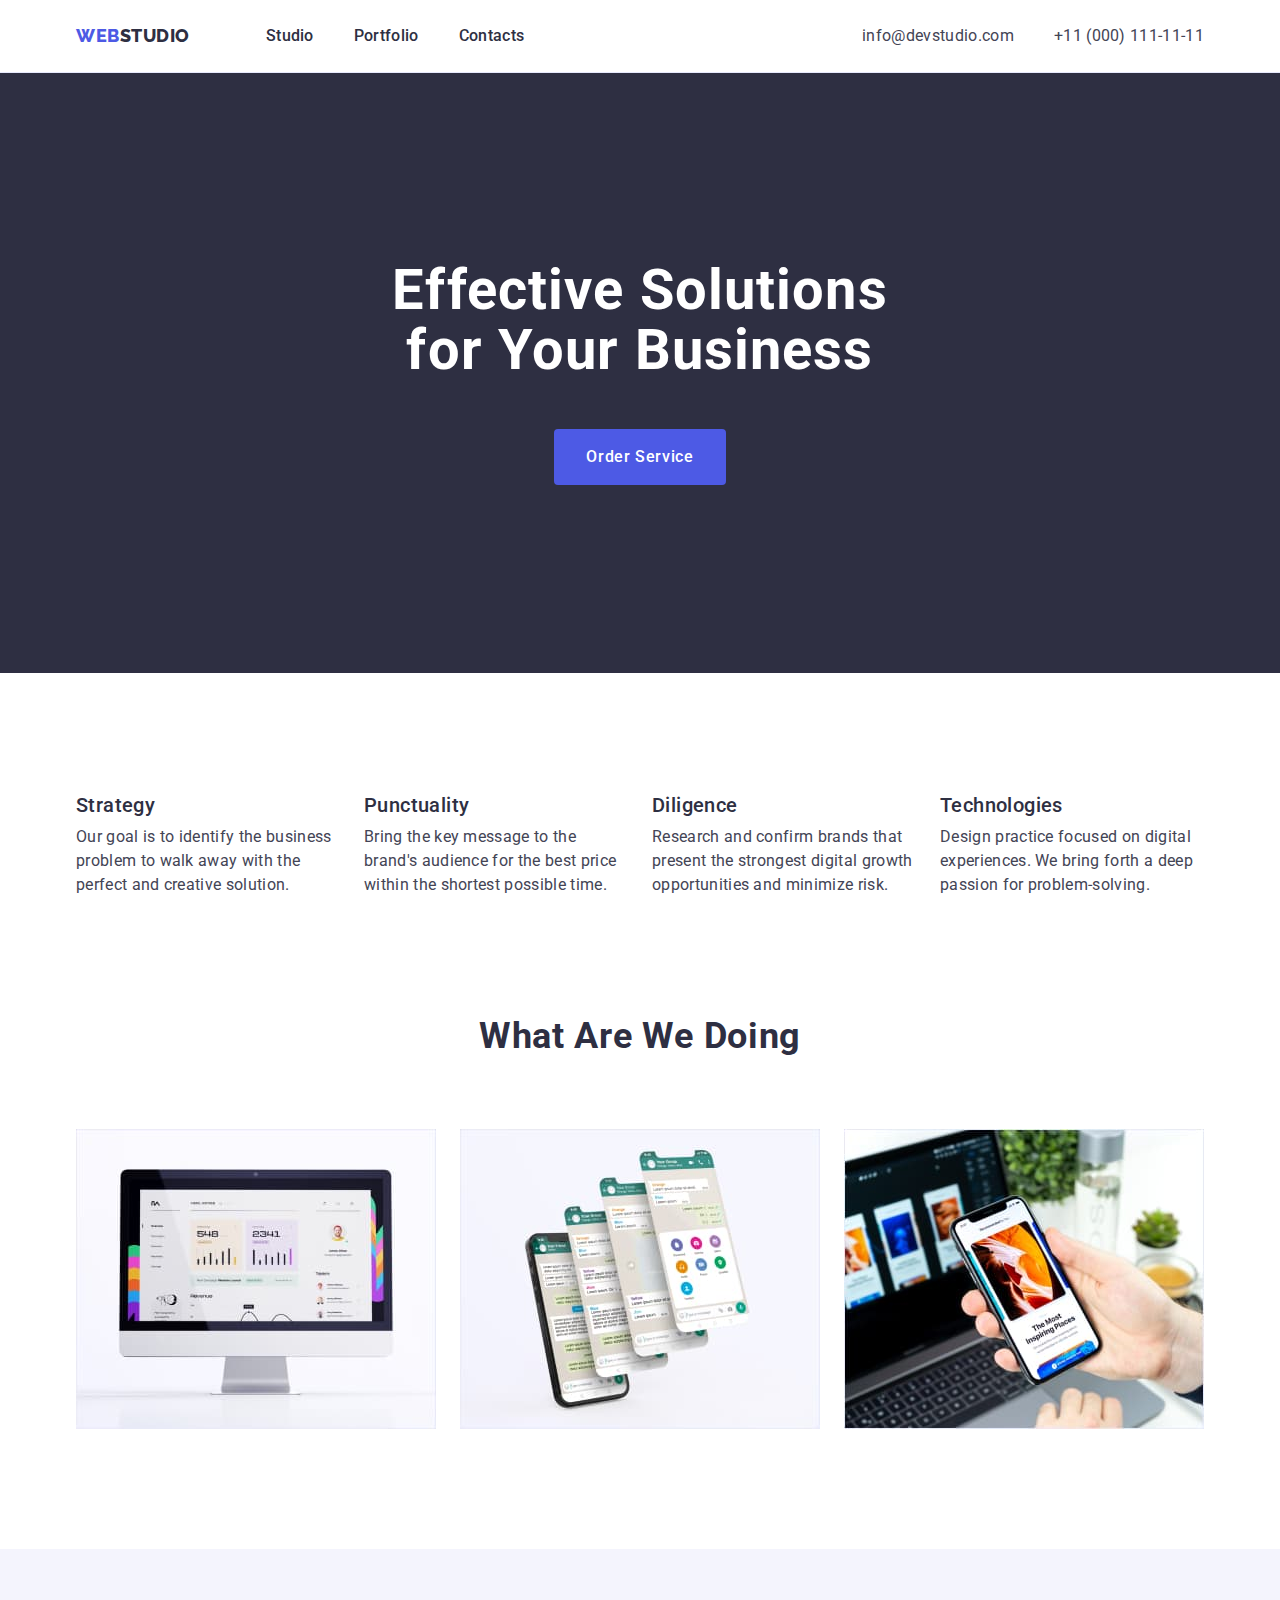
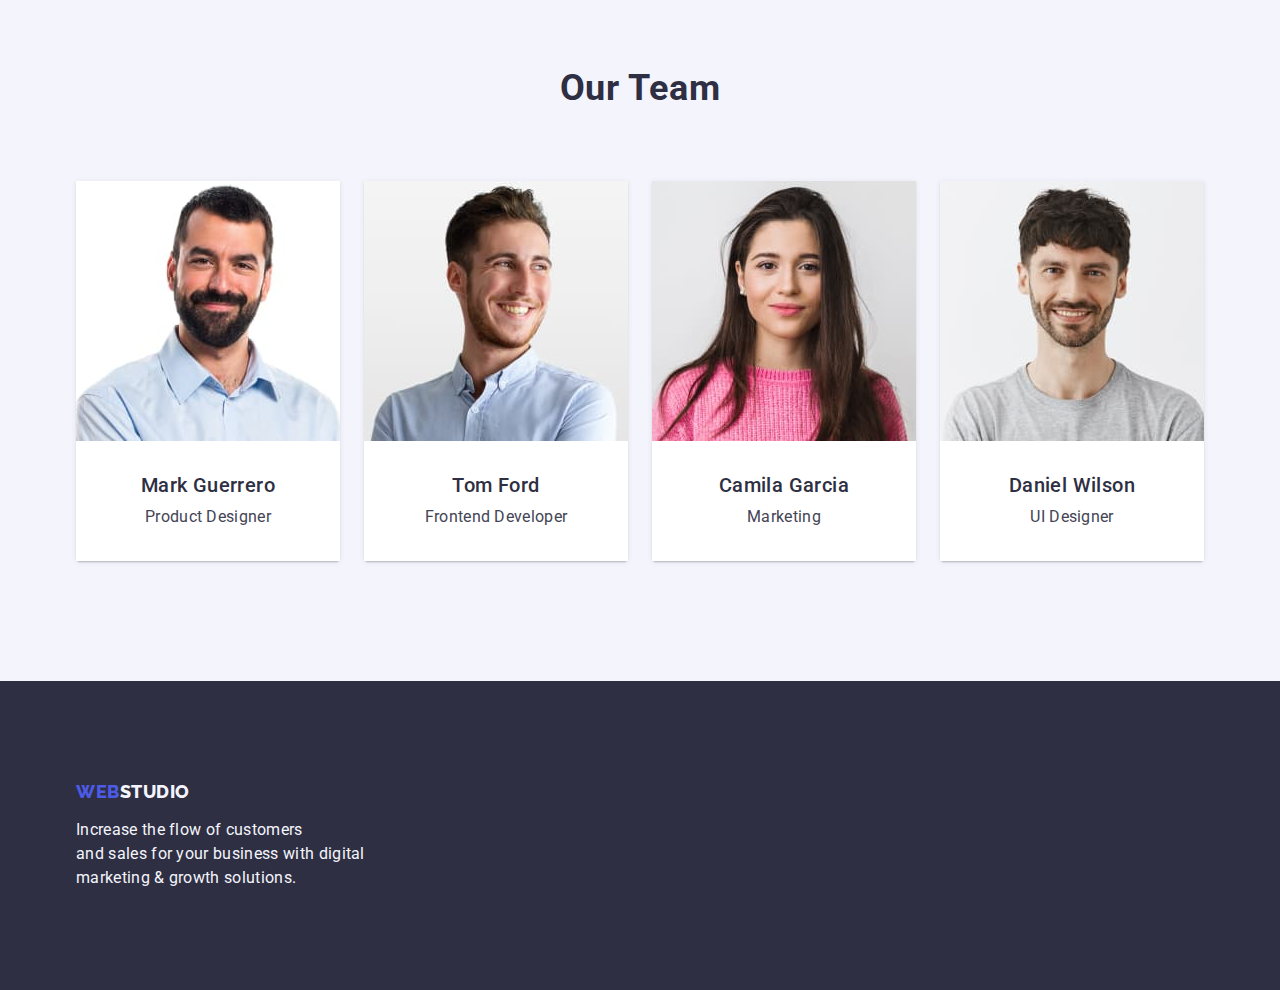
==== index.html @ 68aa48b3 "Initial commit" ====
<!DOCTYPE html>
<html lang="en">
  <head>
    <meta charset="UTF-8" />
    <meta http-equiv="X-UA-Compatible" content="IE=edge" />
    <meta name="viewport" content="width=device-width, initial-scale=1.0" />
    <title>Main-page</title>
    <!-- Fonts -->
    <link rel="preconnect" href="https://fonts.googleapis.com" />
    <link rel="preconnect" href="https://fonts.gstatic.com" crossorigin />
    <link
      href="https://fonts.googleapis.com/css2?family=Raleway:wght@800&family=Roboto:wght@400;500;700&display=swap"
      rel="stylesheet" />
    <!-- Normalize -->
    <link rel="stylesheet" href="https://cdn.jsdelivr.net/npm/modern-normalize@2.0.0/modern-normalize.min.css" />
    <!-- Custom styles -->
    <link href="css/styles.css" rel="stylesheet" />
  </head>

  <body>
    <!-- Header -->
    <header class="header">
      <div class="header-container container">
        <nav class="header-nav">
          <a class="web-logo link" href="./index.html">Web<span class="header-studio-logo">Studio</span></a>
          <ul class="header-list nav-list list">
            <li><a class="header-link link" href="./index.html">Studio</a></li>
            <li><a class="header-link link" href="./portfolio.html">Portfolio</a></li>
            <li><a class="header-link link" href="">Contacts</a></li>
          </ul>
        </nav>
        <address class="header-address">
          <ul class="header-list list">
            <li><a class="header-link link" href="mailto:info@devstudio.com">info@devstudio.com</a></li>
            <li><a class="header-link link" href="tel:+110001111111">+11 (000) 111-11-11</a></li>
          </ul>
        </address>
      </div>
    </header>
    <!-- Main content -->
    <main>
      <!-- Hero section -->
      <section class="hero-section">
        <div class="container">
          <h1 class="hero-title">Effective Solutions for Your Business</h1>
          <button class="hero-btn btn" type="button">Order Service</button>
        </div>
      </section>
      <!-- Features section -->
      <section class="features-section">
        <div class="container">
          <h2 class="visually-hidden">Features</h2>
          <ul class="features-list card-set list">
            <li class="features-item card-set-item">
              <h3 class="features-header list-header">Strategy</h3>
              <p class="features-content">
                Our goal is to identify the business problem to walk away with the perfect and creative solution.
              </p>
            </li>
            <li class="features-item card-set-item">
              <h3 class="features-header list-header">Punctuality</h3>
              <p class="features-content">
                Bring the key message to the brand's audience for the best price within the shortest possible time.
              </p>
            </li>
            <li class="features-item card-set-item">
              <h3 class="features-header list-header">Diligence</h3>
              <p class="features-content">
                Research and confirm brands that present the strongest digital growth opportunities and minimize risk.
              </p>
            </li>
            <li class="features-item card-set-item">
              <h3 class="features-header list-header">Technologies</h3>
              <p class="features-content">
                Design practice focused on digital experiences. We bring forth a deep passion for problem-solving.
              </p>
            </li>
          </ul>
        </div>
      </section>
      <!-- WAWD section -->
      <section class="wawd-section">
        <div class="container">
          <h2 class="section-title">What are we doing</h2>
          <ul class="wawd-list card-set list">
            <li class="card-set-item">
              <img src="./images/main-page/img1.jpg" alt="Monitor" width="360" height="300" />
            </li>
            <li class="card-set-item">
              <img src="./images/main-page/img2.jpg" alt="Whatsapp" width="360" height="300" />
            </li>
            <li class="card-set-item">
              <img src="./images/main-page/img3.jpg" alt="Mobile" width="360" height="300" />
            </li>
          </ul>
        </div>
      </section>
      <!-- Team section -->
      <section class="team-section">
        <div class="container">
          <h2 class="section-title team-title">Our Team</h2>
          <ul class="card-set list">
            <li class="card-set-item team-list list">
              <img src="./images/main-page/team1.jpg" alt="Mark Guerrero" width="264" height="260" />
              <div class="team-card">
                <h3 class="list-header team-item">Mark Guerrero</h3>
                <p class="team-item">Product Designer</p>
              </div>
            </li>
            <li class="card-set-item team-list list">
              <img src="./images/main-page/team2.jpg" alt="Tom Ford" width="264" height="260" />
              <div class="team-card">
                <h3 class="list-header team-item">Tom Ford</h3>
                <p class="team-item">Frontend Developer</p>
              </div>
            </li>
            <li class="card-set-item team-list list">
              <img src="./images/main-page/team3.jpg" alt="Camila Garcia" width="264" height="260" />
              <div class="team-card">
                <h3 class="list-header team-item">Camila Garcia</h3>
                <p class="team-item">Marketing</p>
              </div>
            </li>
            <li class="card-set-item team-list list">
              <img src="./images/main-page/team4.jpg" alt="Daniel Wilson" width="264" height="260" />
              <div class="team-card">
                <h3 class="list-header team-item">Daniel Wilson</h3>
                <p class="team-item">UI Designer</p>
              </div>
            </li>
          </ul>
        </div>
      </section>
    </main>
    <!-- Footer -->
    <footer class="footer-section">
      <div class="container">
        <a class="web-logo bot-web-logo link" href="./index.html">Web<span class="footer-studio-logo">Studio</span></a>
        <p class="footer-text">
          Increase the flow of customers<br />
          and sales for your business with digital<br />
          marketing & growth solutions.
        </p>
      </div>
    </footer>
  </body>
</html>
---- css/styles.css ----
:root {
  /* Fonts */
  --primary-font: Roboto, sans-serif;
  --secondary-font: Raleway, sans-serif;
  /* Font Colors */
  --primary-cl: #434455;
  --secondary-cl: #2E2F42;
  --tertiary-cl: #F4F4FD;
  --web-cl: #4D5AE5;
  --header-ahf-cl: #404BBF;
  --hero-cl: #ffffff;
  /* Background Colors */
  --primary-bg-cl: #ffffff;
  --secondary-bg-cl: #2E2F42;
  --tertiary-bg-cl: #F4F4FD;
  --hero-btn-bg-cl: #4D5AE5;
  --pf-btn-border-cl: #E7E9FC;
  /* Flexbox grid */
  --items: 4;
  --indent-vertical: 24px;
  --indent-horizontal: var(--indent-vertical);
}

/**
  |============================
  | Common styles
  |============================
*/

body {
  font-family: var(--primary-font);
  font-size: 16px;
  line-height: 1.50;
  letter-spacing: 0.02em;
  color: var(--primary-cl);
  background-color: var(--primary-bg-cl);
}

.container {
  width: 1158px;
  margin-left: auto;
  margin-right: auto;
  padding-left: 15px;
  padding-right: 15px;
}

.card-set {
  display: flex;
  flex-wrap: wrap;
  row-gap: var(--indent-horizontal);
  column-gap: var(--indent-vertical);
}

.card-set-item {
  width: calc((100% - var(--indent-vertical) * (var(--items) - 1)) / var(--items));
}

.section-title {
  font-size: 36px;
  line-height: 1.11;
  text-align: center;
  text-transform: capitalize;
  color: var(--secondary-cl);
  margin-bottom: 72px;
}

.list-header {
  color: var(--secondary-cl);
  font-weight: 500;
  font-size: 20px;
  line-height: 1.20;
  margin-bottom: 8px;
}

.visually-hidden {
  position: absolute;
  width: 1px;
  height: 1px;
  margin: -1px;
  border: 0;
  padding: 0;
  white-space: nowrap;
  clip-path: inset(100%);
  clip: rect(0 0 0 0);
  overflow: hidden;
}

/* Reset */

h1,
h2,
h3,
h4,
h5,
h6,
p {
  margin: 0;
}

img {
  display: block;
  max-width: 100%;
  height: auto;
}

.list {
  list-style: none;
  margin: 0;
  padding: 0;
}

.link {
  text-decoration: none;
  font-style: normal;
  color: inherit;
}

.btn {
  font-family: inherit;
  cursor: pointer;
}

/**
  |============================
  | Header styles
  |============================
*/

.header {
  border-bottom: 1px solid var(--pf-btn-border-cl);
}

.header-link {
  display: block;
  padding-top: 24px;
  padding-bottom: 24px;
}

.header-container {
  display: flex;
  justify-content: space-between;
  align-items: center;
  flex-shrink: 0;
}

.web-logo {
  font-family: var(--secondary-font);
  font-weight: 800;
  font-size: 18px;
  line-height: 1.17;
  letter-spacing: 0.03em;
  text-transform: uppercase;
  color: var(--web-cl);
  margin-right: 76px;
}

.header-studio-logo {
  color: var(--secondary-cl);
}

.header-nav {
  display: flex;
  justify-content: space-between;
  align-items: center;
  flex-shrink: 0;
}

.header-address {
  display: flex;
  justify-content: space-between;
  align-items: center;
  flex-shrink: 0;
}

.header-list {
  display: flex;
  justify-content: space-between;
  align-items: center;
  flex-shrink: 0;
  gap: 40px;
}

.nav-list {
  font-weight: 500;
  color: var(--secondary-cl);
}

.header-list .link:active,
.header-list .link:hover,
.header-list .link:focus {
  color: var(--header-ahf-cl)
}

/**
  |============================
  | Main styles
  |============================
*/

/* Hero section */

.hero-section {
  background-color: var(--secondary-bg-cl);
  text-align: center;
  padding-top: 188px;
  padding-bottom: 188px;
}

.hero-title {
  color: var(--hero-cl);
  font-weight: 700;
  font-size: 56px;
  line-height: 1.07;
  padding-bottom: 48px;
  display: flex;
  flex-direction: column;
  max-width: 496px;
  flex-shrink: 0;
  margin: 0 auto;
}

.hero-btn {
  color: var(--hero-cl);
  background-color: var(--hero-btn-bg-cl);
  font-weight: 500;
  letter-spacing: 0.04em;
  display: block;
  margin: 0 auto;
  padding: 16px 32px;
  border-radius: 4px;
  min-width: 169px;
  height: 56px;
  border: none;
}

.hero-btn:active,
.hero-btn:focus,
.hero-btn:hover {
  background-color: var(--header-ahf-cl)
}

/* Features section */

.features-section {
  padding-top: 120px;
  padding-bottom: 120px;
}

/* WAWD section */

.wawd-section {
  padding-bottom: 120px;
}

.wawd-list {
  --items: 3;
}


/* Team section */

.team-section {
  background-color: var(--tertiary-bg-cl);
  padding-top: 120px;
  padding-bottom: 120px;
}

.team-item {
  text-align: center;
}

.team-list {
  box-shadow: 0px 2px 1px 0px rgba(46, 47, 66, 0.08), 0px 1px 1px 0px rgba(46, 47, 66, 0.16), 0px 1px 6px 0px rgba(46, 47, 66, 0.08);
  border-radius: 0px 0px 4px 4px;
}

.team-card {
  padding: 32px 16px;
  background-color: var(--primary-bg-cl);

}

/**
  |============================
  | Portfolio styles
  |============================
*/

.portfolio-section {
  padding-top: 96px;
  padding-bottom: 120px;
}

.portfolio-btn {
  font-weight: 500;
  text-align: center;
  letter-spacing: 0.04em;
  color: var(--web-cl);
  background-color: var(--tertiary-bg-cl);
  padding: 12px 24px;
  border: 1px solid var(--pf-btn-border-cl);
  border-radius: 4px;
}

.portfolio-btn:active,
.portfolio-btn:hover,
.portfolio-btn:focus {
  color: var(--hero-cl);
  background-color: var(--header-ahf-cl);
  border: 1px solid transparent;
}

.button-list {
  display: flex;
  gap: 24px;
  justify-content: center;
  margin-bottom: 72px;
}

.portfolio-list {
  --items: 3;
  --indent-horizontal: 48px;
}

.potfolio-card {
  padding: 32px 16px;
  border: 1px solid var(--pf-btn-border-cl);
  border-top: none;
}

/**
  |============================
  | Footer styles
  |============================
*/

.footer-section {
  background-color: var(--secondary-bg-cl);
  padding-top: 100px;
  padding-bottom: 100px;
}

.footer-studio-logo {
  color: var(--tertiary-cl);
  /* display: inline-block;
  margin-bottom: 16px; */
}

.bot-web-logo {
  /* bot req */
  display: inline-block;
  margin-bottom: 16px;
}

.footer-text {
  color: var(--tertiary-cl);
}

/**
  |============================
  | Additional bot requirements
  |============================
*/

/* common styles */
.section-title {
  letter-spacing: 0.02em;
}

.list-header {
  letter-spacing: 0.02em;
}

/* header styles */
.header-address {
  font-style: normal;
}

/* main styles */
.hero-title {
  letter-spacing: 0.02em;
}

.hero-btn {
  line-height: 1.50;
}

/* portfolio styles */
.portfolio-btn {
  line-height: 1.50;
}

.portfolio-list {
  column-gap: 24px;
  row-gap: 48px;
}
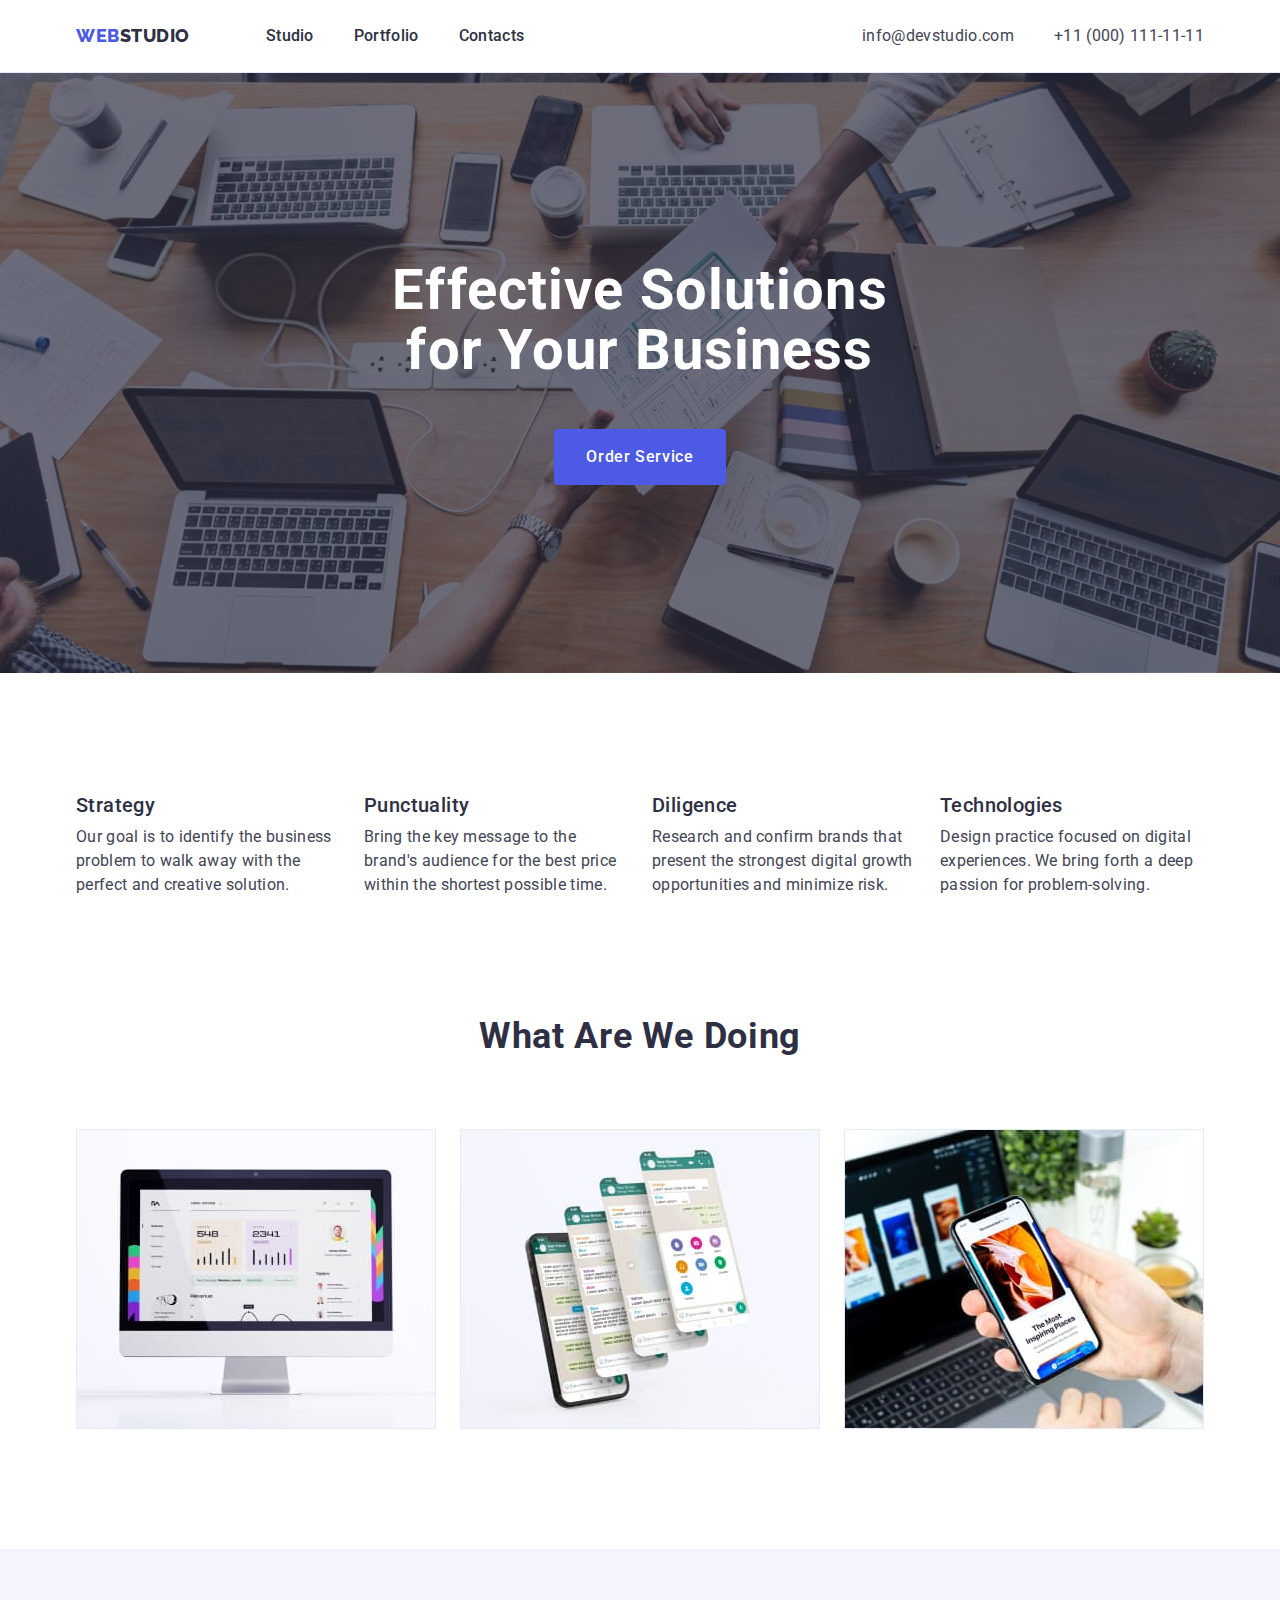
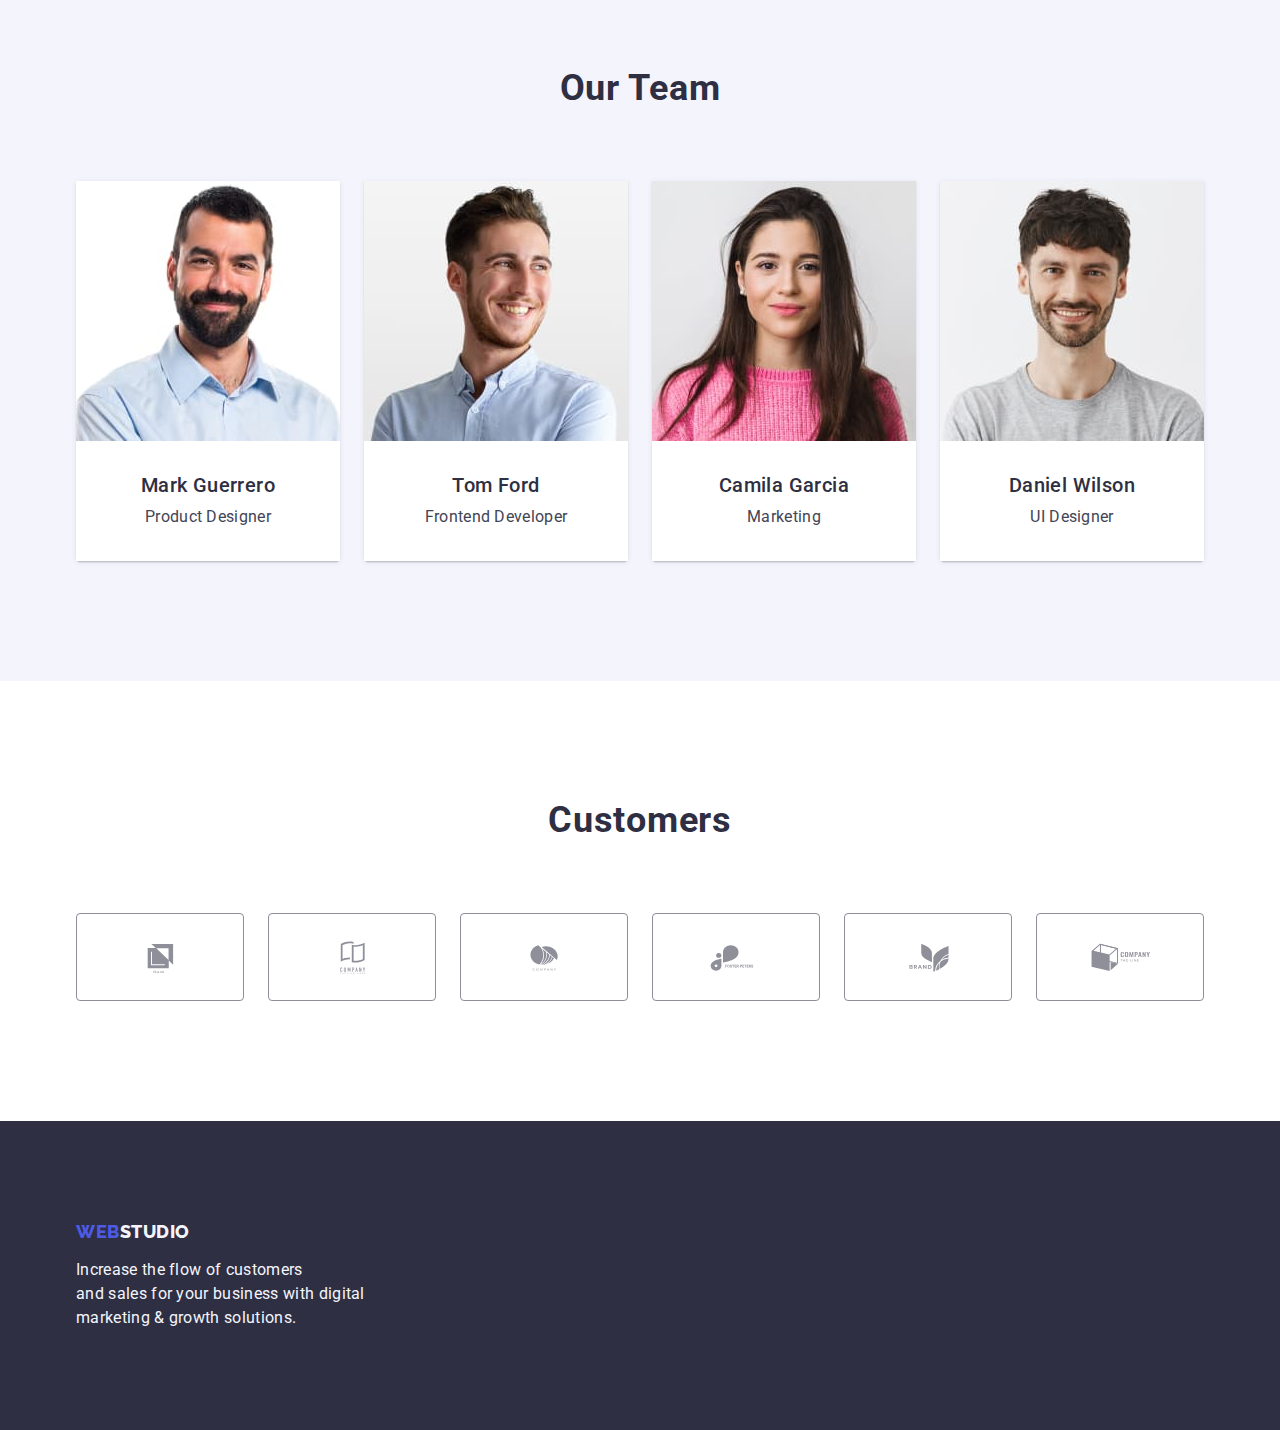
==== commit 71eaa4b3: "f" ====
--- a/index.html
+++ b/index.html
@@ -25,14 +25,20 @@
           <a class="web-logo link" href="./index.html">Web<span class="header-studio-logo">Studio</span></a>
           <ul class="header-list nav-list list">
             <li><a class="header-link link" href="./index.html">Studio</a></li>
-            <li><a class="header-link link" href="./portfolio.html">Portfolio</a></li>
+            <li>
+              <a class="header-link link" href="./portfolio.html">Portfolio</a>
+            </li>
             <li><a class="header-link link" href="">Contacts</a></li>
           </ul>
         </nav>
         <address class="header-address">
           <ul class="header-list list">
-            <li><a class="header-link link" href="mailto:info@devstudio.com">info@devstudio.com</a></li>
-            <li><a class="header-link link" href="tel:+110001111111">+11 (000) 111-11-11</a></li>
+            <li>
+              <a class="header-link link" href="mailto:info@devstudio.com">info@devstudio.com</a>
+            </li>
+            <li>
+              <a class="header-link link" href="tel:+110001111111">+11 (000) 111-11-11</a>
+            </li>
           </ul>
         </address>
       </div>
@@ -127,6 +133,56 @@
                 <h3 class="list-header team-item">Daniel Wilson</h3>
                 <p class="team-item">UI Designer</p>
               </div>
+            </li>
+          </ul>
+        </div>
+      </section>
+      <!-- Customers section -->
+      <section class="customers-section">
+        <div class="container">
+          <h2 class="section-title">Customers</h2>
+          <ul class="customers-list card-set list">
+            <li class="customers-item card-set-item">
+              <a class="customers-link" href="" aria-label="YA & CO" target="_blank" rel="noreferrer noopener">
+                <svg class="customers-icon" width="104" height="56">
+                  <use href="./images/sprite.svg#icon-client-1"></use>
+                </svg>
+              </a>
+            </li>
+            <li class="customers-item card-set-item">
+              <a class="customers-link" href="" aria-label="COMPANY TAGLINE" target="_blank" rel="noreferrer noopener">
+                <svg class="customers-icon" width="104" height="56">
+                  <use href="./images/sprite.svg#icon-client-2"></use>
+                </svg>
+              </a>
+            </li>
+            <li class="customers-item card-set-item">
+              <a class="customers-link" href="" aria-label="COMPANY" target="_blank" rel="noreferrer noopener">
+                <svg class="customers-icon" width="104" height="56">
+                  <use href="./images/sprite.svg#icon-client-3"></use>
+                </svg>
+              </a>
+            </li>
+            <li class="customers-item card-set-item">
+              <a class="customers-link" href="" aria-label="FOSTER PETERS" target="_blank" rel="noreferrer noopener">
+                <svg class="customers-icon" width="104" height="56">
+                  <use href="./images/sprite.svg#icon-client-4"></use>
+                </svg>
+              </a>
+            </li>
+            <li class="customers-item card-set-item">
+              <a class="customers-link" href="" aria-label="BRAND" target="_blank" rel="noreferrer noopener">
+                <svg class="customers-icon" width="104" height="56">
+                  <use href="./images/sprite.svg#icon-client-5"></use>
+                </svg>
+              </a>
+            </li>
+            <li class="customers-item card-set-item">
+              <a class="customers-link" href="" aria-label="COMPANY TAG LINE" target="_blank" rel="noreferrer noopener">
+                <svg class="customers-icon" width="104" height="56">
+                  <use href="./images/sprite.svg#icon-client-6"></use>
+                </svg>
+              </a>
             </li>
           </ul>
         </div>
--- a/css/styles.css
+++ b/css/styles.css
@@ -201,6 +201,10 @@
 
 .hero-section {
   background-color: var(--secondary-bg-cl);
+  background-image: linear-gradient(rgba(46, 47, 66, 0.7), rgba(46, 47, 66, 0.7)), url(../images/main-page/people-office.jpg);
+  background-repeat: no-repeat;
+  background-position: center;
+  background-size: cover;
   text-align: center;
   padding-top: 188px;
   padding-bottom: 188px;
@@ -280,6 +284,42 @@
 
 }
 
+/* Customers styles */
+
+.customers-section {
+  padding-top: 120px;
+  padding-bottom: 120px;
+}
+
+.customers-list {
+  --items: 6;
+}
+
+.customers-item {}
+
+.customers-link {
+  display: flex;
+  align-items: center;
+  justify-content: center;
+  width: 168px;
+  height: 88px;
+  border: 1px solid #8e8f99;
+  border-radius: 4px;
+  flex-shrink: 0;
+}
+
+.customers-icon {
+  fill: #8e8f99;
+}
+
+.customers-link:hover {
+  border-color: #404BBF;
+}
+
+.customers-link:hover .customers-icon {
+  fill: #404BBF;
+}
+
 /**
   |============================
   | Portfolio styles
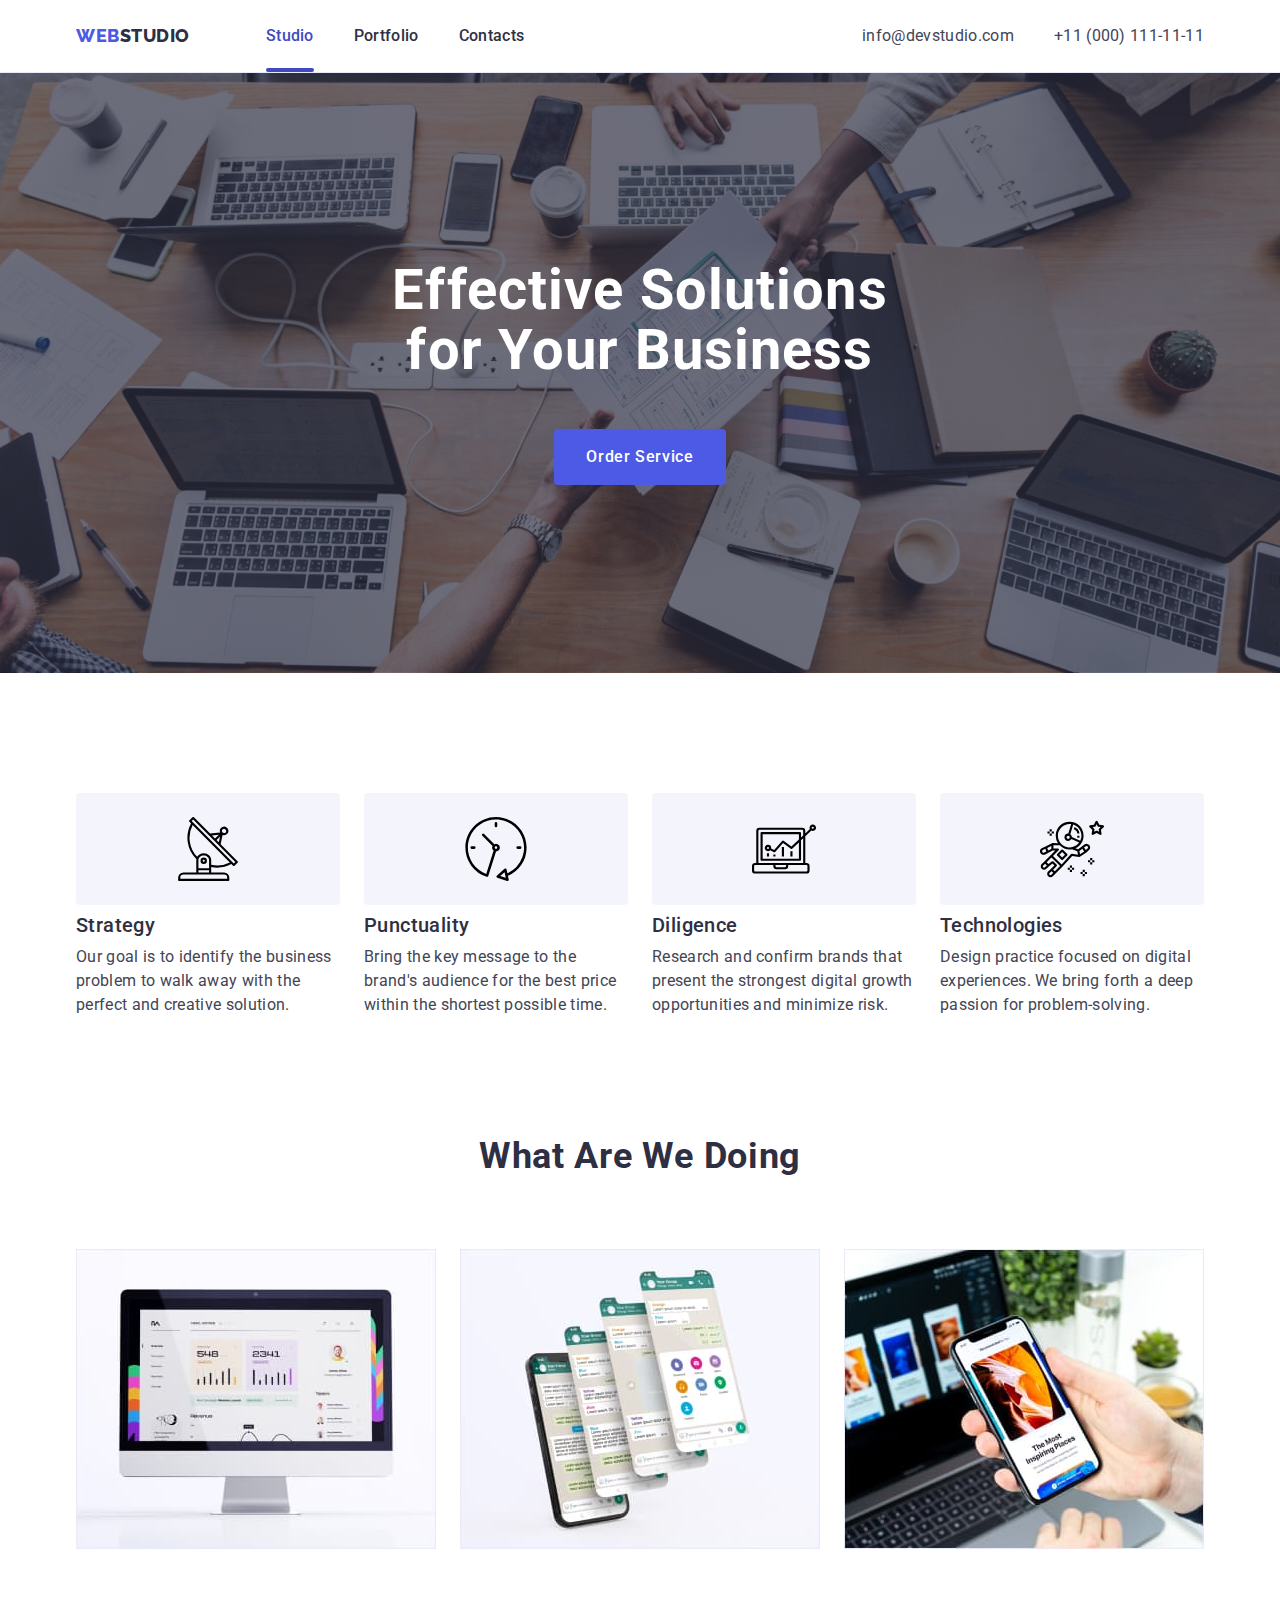
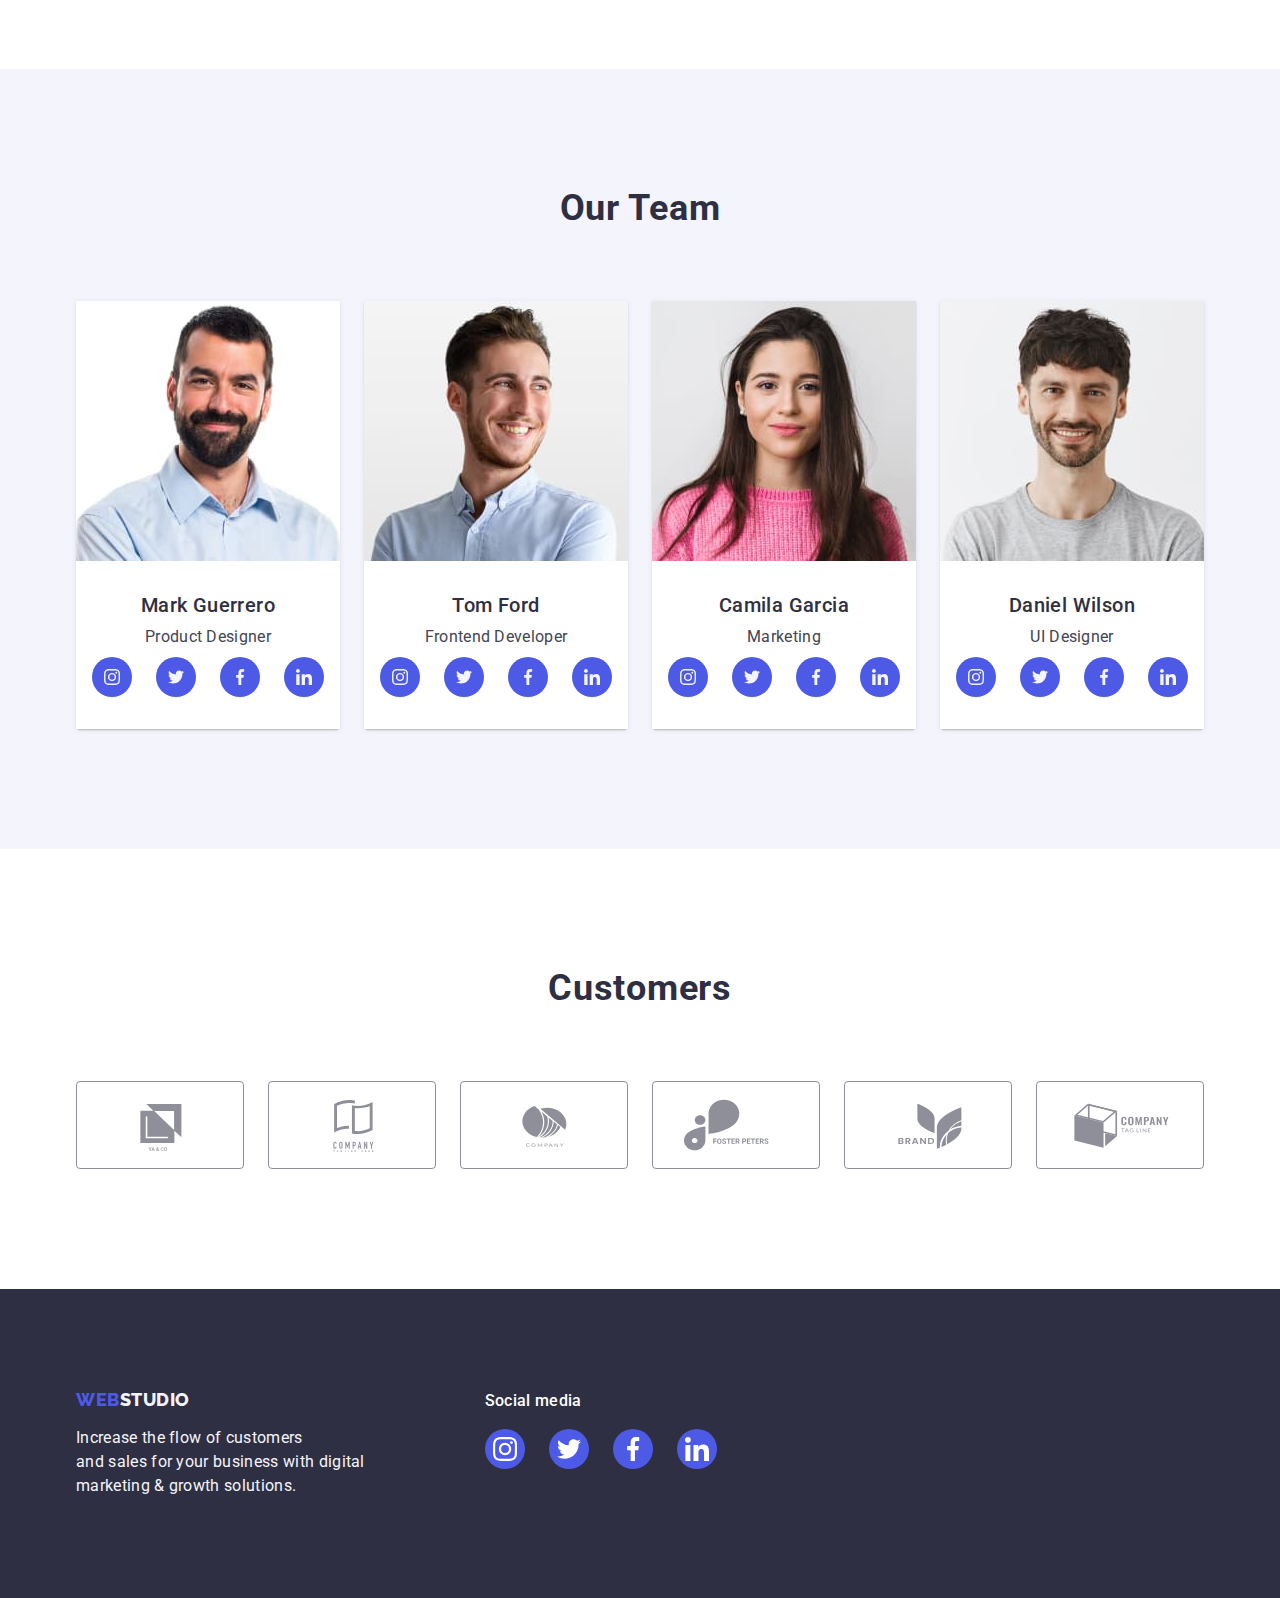
==== commit c0b6894e: "fff" ====
--- a/index.html
+++ b/index.html
@@ -8,9 +8,7 @@
     <!-- Fonts -->
     <link rel="preconnect" href="https://fonts.googleapis.com" />
     <link rel="preconnect" href="https://fonts.gstatic.com" crossorigin />
-    <link
-      href="https://fonts.googleapis.com/css2?family=Raleway:wght@800&family=Roboto:wght@400;500;700&display=swap"
-      rel="stylesheet" />
+    <link href="https://fonts.googleapis.com/css2?family=Raleway:wght@800&family=Roboto:wght@400;500;700&display=swap" rel="stylesheet" />
     <!-- Normalize -->
     <link rel="stylesheet" href="https://cdn.jsdelivr.net/npm/modern-normalize@2.0.0/modern-normalize.min.css" />
     <!-- Custom styles -->
@@ -18,17 +16,17 @@
   </head>
 
   <body>
-    <!-- Header -->
+    <!-- /** |============================ | Header |============================ */ -->
     <header class="header">
       <div class="header-container container">
         <nav class="header-nav">
           <a class="web-logo link" href="./index.html">Web<span class="header-studio-logo">Studio</span></a>
           <ul class="header-list nav-list list">
-            <li><a class="header-link link" href="./index.html">Studio</a></li>
+            <li><a class="header-link nav-link active-link link" href="./index.html">Studio</a></li>
             <li>
-              <a class="header-link link" href="./portfolio.html">Portfolio</a>
-            </li>
-            <li><a class="header-link link" href="">Contacts</a></li>
+              <a class="header-link nav-link link" href="./portfolio.html">Portfolio</a>
+            </li>
+            <li><a class="header-link nav-link link" href="">Contacts</a></li>
           </ul>
         </nav>
         <address class="header-address">
@@ -43,13 +41,13 @@
         </address>
       </div>
     </header>
-    <!-- Main content -->
+    <!-- /** |============================ | Main content |============================ */ -->
     <main>
       <!-- Hero section -->
       <section class="hero-section">
         <div class="container">
           <h1 class="hero-title">Effective Solutions for Your Business</h1>
-          <button class="hero-btn btn" type="button">Order Service</button>
+          <button class="hero-btn btn" type="button" data-modal-open>Order Service</button>
         </div>
       </section>
       <!-- Features section -->
@@ -58,28 +56,40 @@
           <h2 class="visually-hidden">Features</h2>
           <ul class="features-list card-set list">
             <li class="features-item card-set-item">
+              <div class="features-icon-box">
+                <svg class="features-icon" width="64" height="64">
+                  <use href="./images/sprite.svg#icon-antenna"></use>
+                </svg>
+              </div>
               <h3 class="features-header list-header">Strategy</h3>
-              <p class="features-content">
-                Our goal is to identify the business problem to walk away with the perfect and creative solution.
-              </p>
+              <p class="features-content">Our goal is to identify the business problem to walk away with the perfect and creative solution.</p>
             </li>
             <li class="features-item card-set-item">
+              <div class="features-icon-box">
+                <svg class="features-icon" width="64" height="64">
+                  <use href="./images/sprite.svg#icon-clock"></use>
+                </svg>
+              </div>
               <h3 class="features-header list-header">Punctuality</h3>
-              <p class="features-content">
-                Bring the key message to the brand's audience for the best price within the shortest possible time.
-              </p>
+              <p class="features-content">Bring the key message to the brand's audience for the best price within the shortest possible time.</p>
             </li>
             <li class="features-item card-set-item">
+              <div class="features-icon-box">
+                <svg class="features-icon" width="64" height="64">
+                  <use href="./images/sprite.svg#icon-diagram"></use>
+                </svg>
+              </div>
               <h3 class="features-header list-header">Diligence</h3>
-              <p class="features-content">
-                Research and confirm brands that present the strongest digital growth opportunities and minimize risk.
-              </p>
+              <p class="features-content">Research and confirm brands that present the strongest digital growth opportunities and minimize risk.</p>
             </li>
             <li class="features-item card-set-item">
+              <div class="features-icon-box">
+                <svg class="features-icon" width="64" height="64">
+                  <use href="./images/sprite.svg#icon-astronaut"></use>
+                </svg>
+              </div>
               <h3 class="features-header list-header">Technologies</h3>
-              <p class="features-content">
-                Design practice focused on digital experiences. We bring forth a deep passion for problem-solving.
-              </p>
+              <p class="features-content">Design practice focused on digital experiences. We bring forth a deep passion for problem-solving.</p>
             </li>
           </ul>
         </div>
@@ -111,6 +121,36 @@
               <div class="team-card">
                 <h3 class="list-header team-item">Mark Guerrero</h3>
                 <p class="team-item">Product Designer</p>
+                <ul class="team-contacts-list card-set list">
+                  <li class="team-contacts-item card-set-item">
+                    <a href="" class="team-contacts-link link" aria-label="Instagram" target="_blank" rel="noopener noreferrer">
+                      <svg class="team-contacts-icon" width="16px" height="16px">
+                        <use href="./images/sprite.svg#icon-inst"></use>
+                      </svg>
+                    </a>
+                  </li>
+                  <li class="team-contacts-item card-set-item">
+                    <a href="" class="team-contacts-link link" aria-label="Twitter" target="_blank" rel="noopener noreferrer">
+                      <svg class="team-contacts-icon" width="16px" height="16px">
+                        <use href="./images/sprite.svg#icon-twit"></use>
+                      </svg>
+                    </a>
+                  </li>
+                  <li class="team-contacts-item card-set-item">
+                    <a href="" class="team-contacts-link link" aria-label="Twitter" target="_blank" rel="noopener noreferrer">
+                      <svg class="team-contacts-icon" width="16px" height="16px">
+                        <use href="./images/sprite.svg#icon-face"></use>
+                      </svg>
+                    </a>
+                  </li>
+                  <li class="team-contacts-item card-set-item">
+                    <a href="" class="team-contacts-link link" aria-label="Twitter" target="_blank" rel="noopener noreferrer">
+                      <svg class="team-contacts-icon" width="16px" height="16px">
+                        <use href="./images/sprite.svg#icon-in"></use>
+                      </svg>
+                    </a>
+                  </li>
+                </ul>
               </div>
             </li>
             <li class="card-set-item team-list list">
@@ -118,6 +158,36 @@
               <div class="team-card">
                 <h3 class="list-header team-item">Tom Ford</h3>
                 <p class="team-item">Frontend Developer</p>
+                <ul class="team-contacts-list card-set list">
+                  <li class="team-contacts-item card-set-item">
+                    <a href="" class="team-contacts-link link" aria-label="Instagram" target="_blank" rel="noopener noreferrer">
+                      <svg class="team-contacts-icon" width="16px" height="16px">
+                        <use href="./images/sprite.svg#icon-inst"></use>
+                      </svg>
+                    </a>
+                  </li>
+                  <li class="team-contacts-item card-set-item">
+                    <a href="" class="team-contacts-link link" aria-label="Twitter" target="_blank" rel="noopener noreferrer">
+                      <svg class="team-contacts-icon" width="16px" height="16px">
+                        <use href="./images/sprite.svg#icon-twit"></use>
+                      </svg>
+                    </a>
+                  </li>
+                  <li class="team-contacts-item card-set-item">
+                    <a href="" class="team-contacts-link link" aria-label="Twitter" target="_blank" rel="noopener noreferrer">
+                      <svg class="team-contacts-icon" width="16px" height="16px">
+                        <use href="./images/sprite.svg#icon-face"></use>
+                      </svg>
+                    </a>
+                  </li>
+                  <li class="team-contacts-item card-set-item">
+                    <a href="" class="team-contacts-link link" aria-label="Twitter" target="_blank" rel="noopener noreferrer">
+                      <svg class="team-contacts-icon" width="16px" height="16px">
+                        <use href="./images/sprite.svg#icon-in"></use>
+                      </svg>
+                    </a>
+                  </li>
+                </ul>
               </div>
             </li>
             <li class="card-set-item team-list list">
@@ -125,6 +195,36 @@
               <div class="team-card">
                 <h3 class="list-header team-item">Camila Garcia</h3>
                 <p class="team-item">Marketing</p>
+                <ul class="team-contacts-list card-set list">
+                  <li class="team-contacts-item card-set-item">
+                    <a href="" class="team-contacts-link link" aria-label="Instagram" target="_blank" rel="noopener noreferrer">
+                      <svg class="team-contacts-icon" width="16px" height="16px">
+                        <use href="./images/sprite.svg#icon-inst"></use>
+                      </svg>
+                    </a>
+                  </li>
+                  <li class="team-contacts-item card-set-item">
+                    <a href="" class="team-contacts-link link" aria-label="Twitter" target="_blank" rel="noopener noreferrer">
+                      <svg class="team-contacts-icon" width="16px" height="16px">
+                        <use href="./images/sprite.svg#icon-twit"></use>
+                      </svg>
+                    </a>
+                  </li>
+                  <li class="team-contacts-item card-set-item">
+                    <a href="" class="team-contacts-link link" aria-label="Twitter" target="_blank" rel="noopener noreferrer">
+                      <svg class="team-contacts-icon" width="16px" height="16px">
+                        <use href="./images/sprite.svg#icon-face"></use>
+                      </svg>
+                    </a>
+                  </li>
+                  <li class="team-contacts-item card-set-item">
+                    <a href="" class="team-contacts-link link" aria-label="Twitter" target="_blank" rel="noopener noreferrer">
+                      <svg class="team-contacts-icon" width="16px" height="16px">
+                        <use href="./images/sprite.svg#icon-in"></use>
+                      </svg>
+                    </a>
+                  </li>
+                </ul>
               </div>
             </li>
             <li class="card-set-item team-list list">
@@ -132,6 +232,36 @@
               <div class="team-card">
                 <h3 class="list-header team-item">Daniel Wilson</h3>
                 <p class="team-item">UI Designer</p>
+                <ul class="team-contacts-list card-set list">
+                  <li class="team-contacts-item card-set-item">
+                    <a href="" class="team-contacts-link link" aria-label="Instagram" target="_blank" rel="noopener noreferrer">
+                      <svg class="team-contacts-icon" width="16px" height="16px">
+                        <use href="./images/sprite.svg#icon-inst"></use>
+                      </svg>
+                    </a>
+                  </li>
+                  <li class="team-contacts-item card-set-item">
+                    <a href="" class="team-contacts-link link" aria-label="Twitter" target="_blank" rel="noopener noreferrer">
+                      <svg class="team-contacts-icon" width="16px" height="16px">
+                        <use href="./images/sprite.svg#icon-twit"></use>
+                      </svg>
+                    </a>
+                  </li>
+                  <li class="team-contacts-item card-set-item">
+                    <a href="" class="team-contacts-link link" aria-label="Twitter" target="_blank" rel="noopener noreferrer">
+                      <svg class="team-contacts-icon" width="16px" height="16px">
+                        <use href="./images/sprite.svg#icon-face"></use>
+                      </svg>
+                    </a>
+                  </li>
+                  <li class="team-contacts-item card-set-item">
+                    <a href="" class="team-contacts-link link" aria-label="Twitter" target="_blank" rel="noopener noreferrer">
+                      <svg class="team-contacts-icon" width="16px" height="16px">
+                        <use href="./images/sprite.svg#icon-in"></use>
+                      </svg>
+                    </a>
+                  </li>
+                </ul>
               </div>
             </li>
           </ul>
@@ -188,16 +318,63 @@
         </div>
       </section>
     </main>
-    <!-- Footer -->
+    <!-- /** |============================ | Footer |============================ */ -->
     <footer class="footer-section">
-      <div class="container">
-        <a class="web-logo bot-web-logo link" href="./index.html">Web<span class="footer-studio-logo">Studio</span></a>
-        <p class="footer-text">
-          Increase the flow of customers<br />
-          and sales for your business with digital<br />
-          marketing & growth solutions.
-        </p>
+      <div class="container footer-container">
+        <div class="footer-left-box">
+          <a class="web-logo bot-web-logo link" href="./index.html">Web<span class="footer-studio-logo">Studio</span></a>
+          <p class="footer-left-text">
+            Increase the flow of customers<br />
+            and sales for your business with digital<br />
+            marketing & growth solutions.
+          </p>
+        </div>
+        <div class="footer-right-box">
+          <p class="footer-right-text">Social media</p>
+          <ul class="footer-contacts-list card-set list">
+            <li class="footer-contacts-item card-set-item">
+              <a href="" class="footer-contacts-link link" aria-label="Instagram" target="_blank" rel="noopener noreferrer">
+                <svg class="footer-contacts-icon" width="24px" height="24px">
+                  <use href="./images/sprite.svg#icon-inst"></use>
+                </svg>
+              </a>
+            </li>
+            <li class="footer-contacts-item card-set-item">
+              <a href="" class="footer-contacts-link link" aria-label="Twitter" target="_blank" rel="noopener noreferrer">
+                <svg class="footer-contacts-icon" width="24px" height="24px">
+                  <use href="./images/sprite.svg#icon-twit"></use>
+                </svg>
+              </a>
+            </li>
+            <li class="footer-contacts-item card-set-item">
+              <a href="" class="footer-contacts-link link" aria-label="Facebook" target="_blank" rel="noopener noreferrer">
+                <svg class="footer-contacts-icon" width="24px" height="24px">
+                  <use href="./images/sprite.svg#icon-face"></use>
+                </svg>
+              </a>
+            </li>
+            <li class="footer-contacts-item card-set-item">
+              <a href="" class="footer-contacts-link link" aria-label="LinkedIn" target="_blank" rel="noopener noreferrer">
+                <svg class="footer-contacts-icon" width="24px" height="24px">
+                  <use href="./images/sprite.svg#icon-in"></use>
+                </svg>
+              </a>
+            </li>
+          </ul>
+        </div>
       </div>
     </footer>
+    <!-- /** |============================ | Modal window |============================ */ -->
+    <div class="backdrop is-hidden" data-modal>
+      <div class="modal">
+        <button class="modal-btn btn" type="button" data-modal-close>
+          <svg class="modal-icon" width="8px" height="8px">
+            <use href="./images/sprite.svg#icon-x-close"></use>
+          </svg>
+        </button>
+      </div>
+    </div>
+
+    <script src="./js/modal.js"></script>
   </body>
 </html>
--- a/css/styles.css
+++ b/css/styles.css
@@ -19,6 +19,8 @@
   --items: 4;
   --indent-vertical: 24px;
   --indent-horizontal: var(--indent-vertical);
+  /* Others */
+  --anim: 250ms cubic-bezier(0.4, 0, 0.2, 1);
 }
 
 /**
@@ -130,17 +132,25 @@
   border-bottom: 1px solid var(--pf-btn-border-cl);
 }
 
+.header-container {
+  display: flex;
+  justify-content: space-between;
+  align-items: center;
+  flex-shrink: 0;
+}
+
 .header-link {
   display: block;
   padding-top: 24px;
   padding-bottom: 24px;
-}
-
-.header-container {
-  display: flex;
-  justify-content: space-between;
-  align-items: center;
-  flex-shrink: 0;
+
+  transition: color var(--anim);
+}
+
+.header-link:active,
+.header-link:hover,
+.header-link:focus {
+  color: var(--header-ahf-cl)
 }
 
 .web-logo {
@@ -185,10 +195,23 @@
   color: var(--secondary-cl);
 }
 
-.header-list .link:active,
-.header-list .link:hover,
-.header-list .link:focus {
-  color: var(--header-ahf-cl)
+.nav-link {
+  position: relative;
+}
+
+.active-link {
+  color: #404bbf;
+}
+
+.active-link::after {
+  content: '';
+  position: absolute;
+  bottom: 0;
+  left: 0;
+  width: 100%;
+  height: 4px;
+  background-color: var(--header-ahf-cl);
+  border-radius: 2px;
 }
 
 /**
@@ -208,26 +231,26 @@
   text-align: center;
   padding-top: 188px;
   padding-bottom: 188px;
+  max-width: 1440px;
+  margin: 0 auto;
 }
 
 .hero-title {
+  display: flex;
+  flex-direction: column;
+  max-width: 496px;
+  flex-shrink: 0;
+  margin: 0 auto;
+
   color: var(--hero-cl);
   font-weight: 700;
   font-size: 56px;
   line-height: 1.07;
   padding-bottom: 48px;
-  display: flex;
-  flex-direction: column;
-  max-width: 496px;
-  flex-shrink: 0;
-  margin: 0 auto;
+
 }
 
 .hero-btn {
-  color: var(--hero-cl);
-  background-color: var(--hero-btn-bg-cl);
-  font-weight: 500;
-  letter-spacing: 0.04em;
   display: block;
   margin: 0 auto;
   padding: 16px 32px;
@@ -235,6 +258,13 @@
   min-width: 169px;
   height: 56px;
   border: none;
+
+  color: var(--hero-cl);
+  background-color: var(--hero-btn-bg-cl);
+  font-weight: 500;
+  letter-spacing: 0.04em;
+
+  transition: background-color var(--anim);
 }
 
 .hero-btn:active,
@@ -250,6 +280,18 @@
   padding-bottom: 120px;
 }
 
+.features-icon-box {
+  display: flex;
+  align-items: center;
+  justify-content: center;
+  gap: 24px;
+
+  height: 112px;
+  background-color: var(--tertiary-bg-cl);
+  border-radius: 4px;
+  margin-bottom: 8px;
+}
+
 /* WAWD section */
 
 .wawd-section {
@@ -271,6 +313,7 @@
 
 .team-item {
   text-align: center;
+  margin-bottom: 8px;
 }
 
 .team-list {
@@ -281,7 +324,27 @@
 .team-card {
   padding: 32px 16px;
   background-color: var(--primary-bg-cl);
-
+}
+
+.team-contacts-link {
+  display: flex;
+  align-items: center;
+  justify-content: center;
+
+  border-radius: 50%;
+  background-color: var(--hero-btn-bg-cl);
+  width: 40px;
+  height: 40px;
+
+  transition: background-color var(--anim);
+}
+
+.team-contacts-link:hover {
+  background-color: var(--header-ahf-cl);
+}
+
+.team-contacts-icon {
+  fill: #F4F4FD;
 }
 
 /* Customers styles */
@@ -295,17 +358,18 @@
   --items: 6;
 }
 
-.customers-item {}
-
 .customers-link {
   display: flex;
   align-items: center;
   justify-content: center;
+
   width: 168px;
   height: 88px;
   border: 1px solid #8e8f99;
   border-radius: 4px;
   flex-shrink: 0;
+
+  transition: border-color var(--anim);
 }
 
 .customers-icon {
@@ -335,11 +399,14 @@
   font-weight: 500;
   text-align: center;
   letter-spacing: 0.04em;
+
   color: var(--web-cl);
   background-color: var(--tertiary-bg-cl);
   padding: 12px 24px;
   border: 1px solid var(--pf-btn-border-cl);
   border-radius: 4px;
+
+  transition: color background-color var(--anim);
 }
 
 .portfolio-btn:active,
@@ -358,6 +425,7 @@
 }
 
 .portfolio-list {
+  position: relative;
   --items: 3;
   --indent-horizontal: 48px;
 }
@@ -368,6 +436,27 @@
   border-top: none;
 }
 
+/* Overlay styles */
+
+.overlay {
+  position: absolute;
+  top: 0;
+  left: 0;
+
+  width: 360px;
+  height: 300px;
+
+  transform: translateY(100%);
+
+  flex-shrink: 0;
+  background-color: var(--hero-btn-bg-cl);
+}
+
+.overlay-decription {
+  color: var(--tertiary-cl);
+  padding: 40px 32px 164px 32px;
+}
+
 /**
   |============================
   | Footer styles
@@ -392,9 +481,103 @@
   margin-bottom: 16px;
 }
 
-.footer-text {
+.footer-left-text {
   color: var(--tertiary-cl);
-}
+  padding-right: 120px;
+}
+
+.footer-right-text {
+  color: var(--hero-cl);
+  font-weight: 500;
+  padding-bottom: 16px;
+}
+
+.footer-container {
+  display: flex;
+}
+
+.footer-contacts-link {
+  display: flex;
+  align-items: center;
+  justify-content: center;
+
+  border-radius: 50%;
+  background-color: var(--hero-btn-bg-cl);
+  width: 40px;
+  height: 40px;
+
+  transition: background-color var(--anim);
+}
+
+.footer-contacts-link:hover {
+  background-color: #31D0AA;
+}
+
+.footer-contacts-icon {
+  fill: var(--hero-cl);
+}
+
+/**
+  |============================
+  | Modal window styles
+  |============================
+*/
+
+.backdrop {
+  position: fixed;
+  top: 0;
+  left: 0;
+  width: 100%;
+  height: 100%;
+  background-color: rgba(46, 47, 66, 0.40);
+}
+
+.backdrop.is-hidden {
+  opacity: 0;
+  visibility: hidden;
+  pointer-events: none;
+}
+
+.modal {
+  position: absolute;
+  top: 50%;
+  left: 50%;
+  transform: translateX(-50%) translateY(-50%);
+
+  width: 408px;
+  height: 584px;
+  flex-shrink: 0;
+  border-radius: 4px;
+  background-color: var(--dairy, #FCFCFC);
+  box-shadow: 0px 2px 1px 0px rgba(0, 0, 0, 0.20), 0px 1px 3px 0px rgba(0, 0, 0, 0.12), 0px 1px 1px 0px rgba(0, 0, 0, 0.14);
+}
+
+.modal-btn {
+  position: absolute;
+  top: 24px;
+  right: 24px;
+
+  display: flex;
+  align-items: center;
+  justify-content: center;
+
+  width: 24px;
+  height: 24px;
+  flex-shrink: 0;
+  border-radius: 24px;
+  border: 1px solid rgba(0, 0, 0, 0.10);
+  background: var(--cornflower, #E7E9FC);
+  padding: 0;
+}
+
+.modal-icon {
+  stroke: #2E2F42;
+}
+
+
+
+
+
 
 /**
   |============================
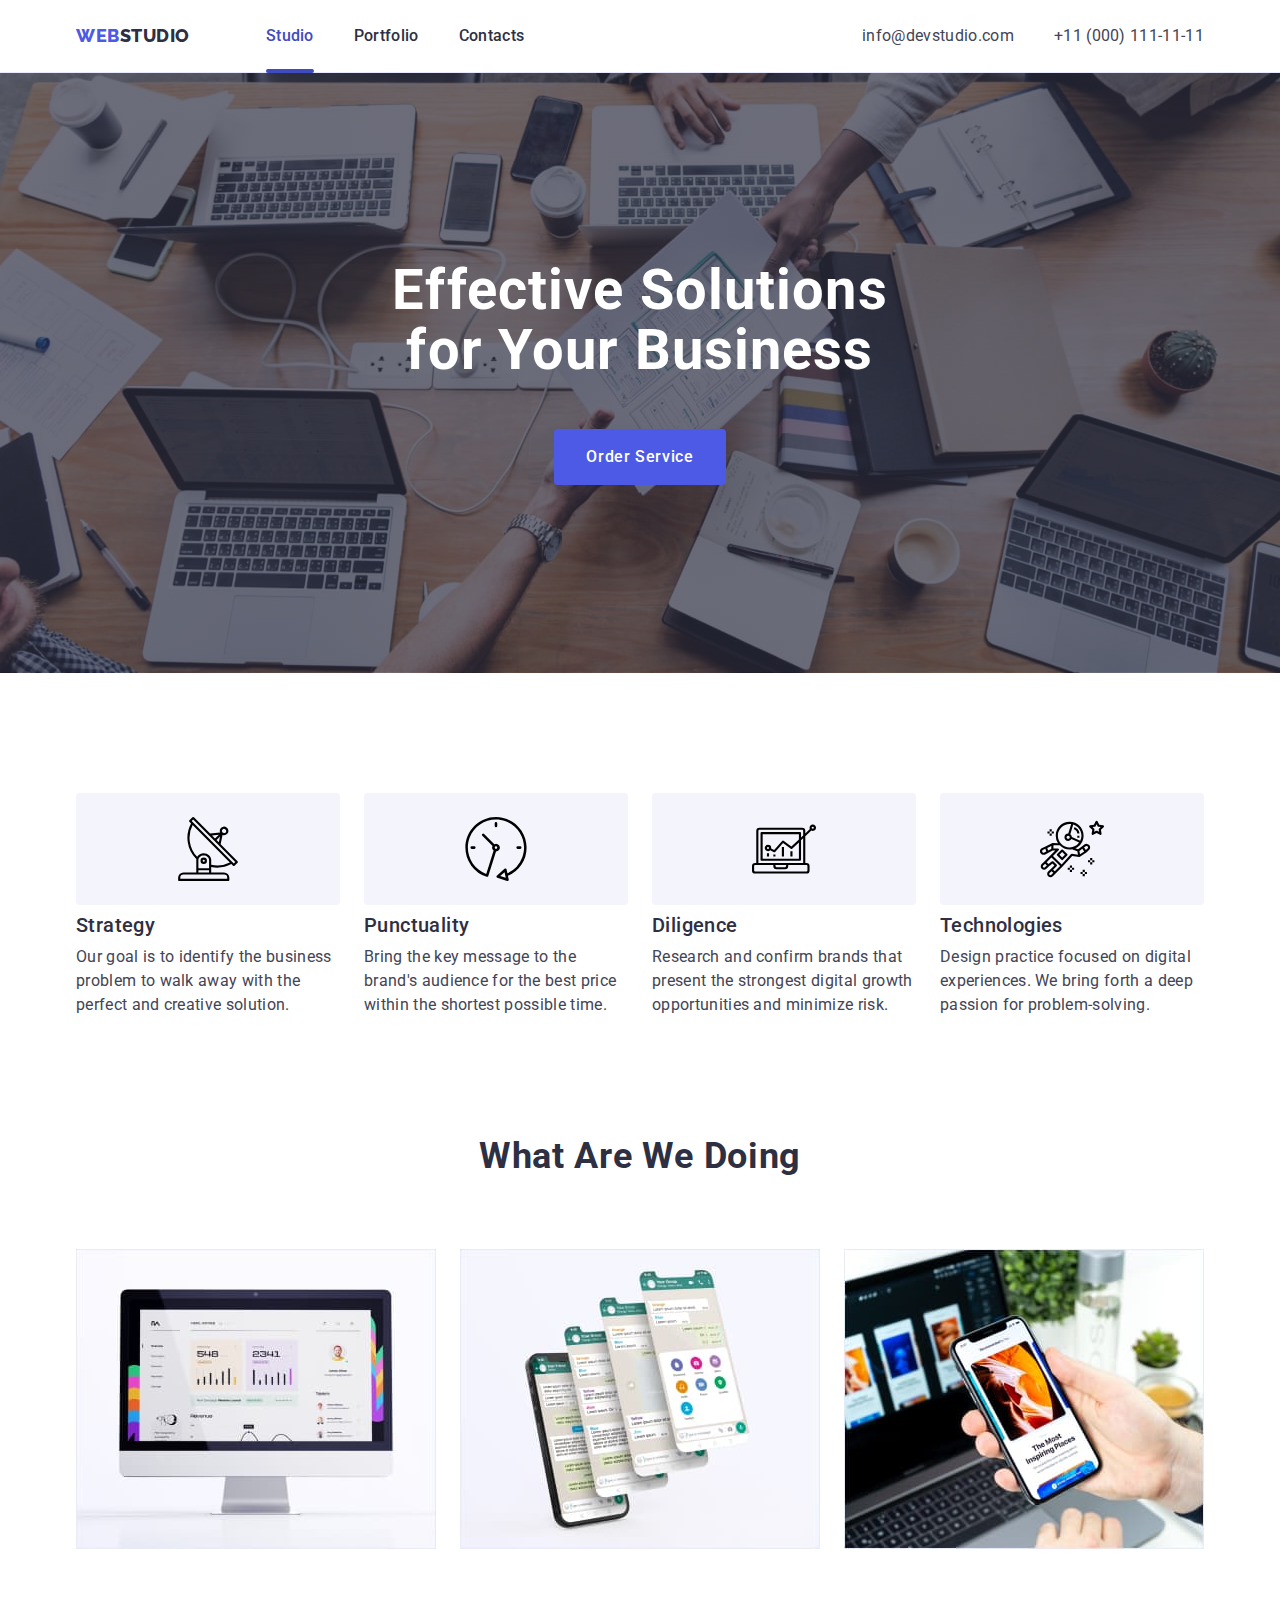
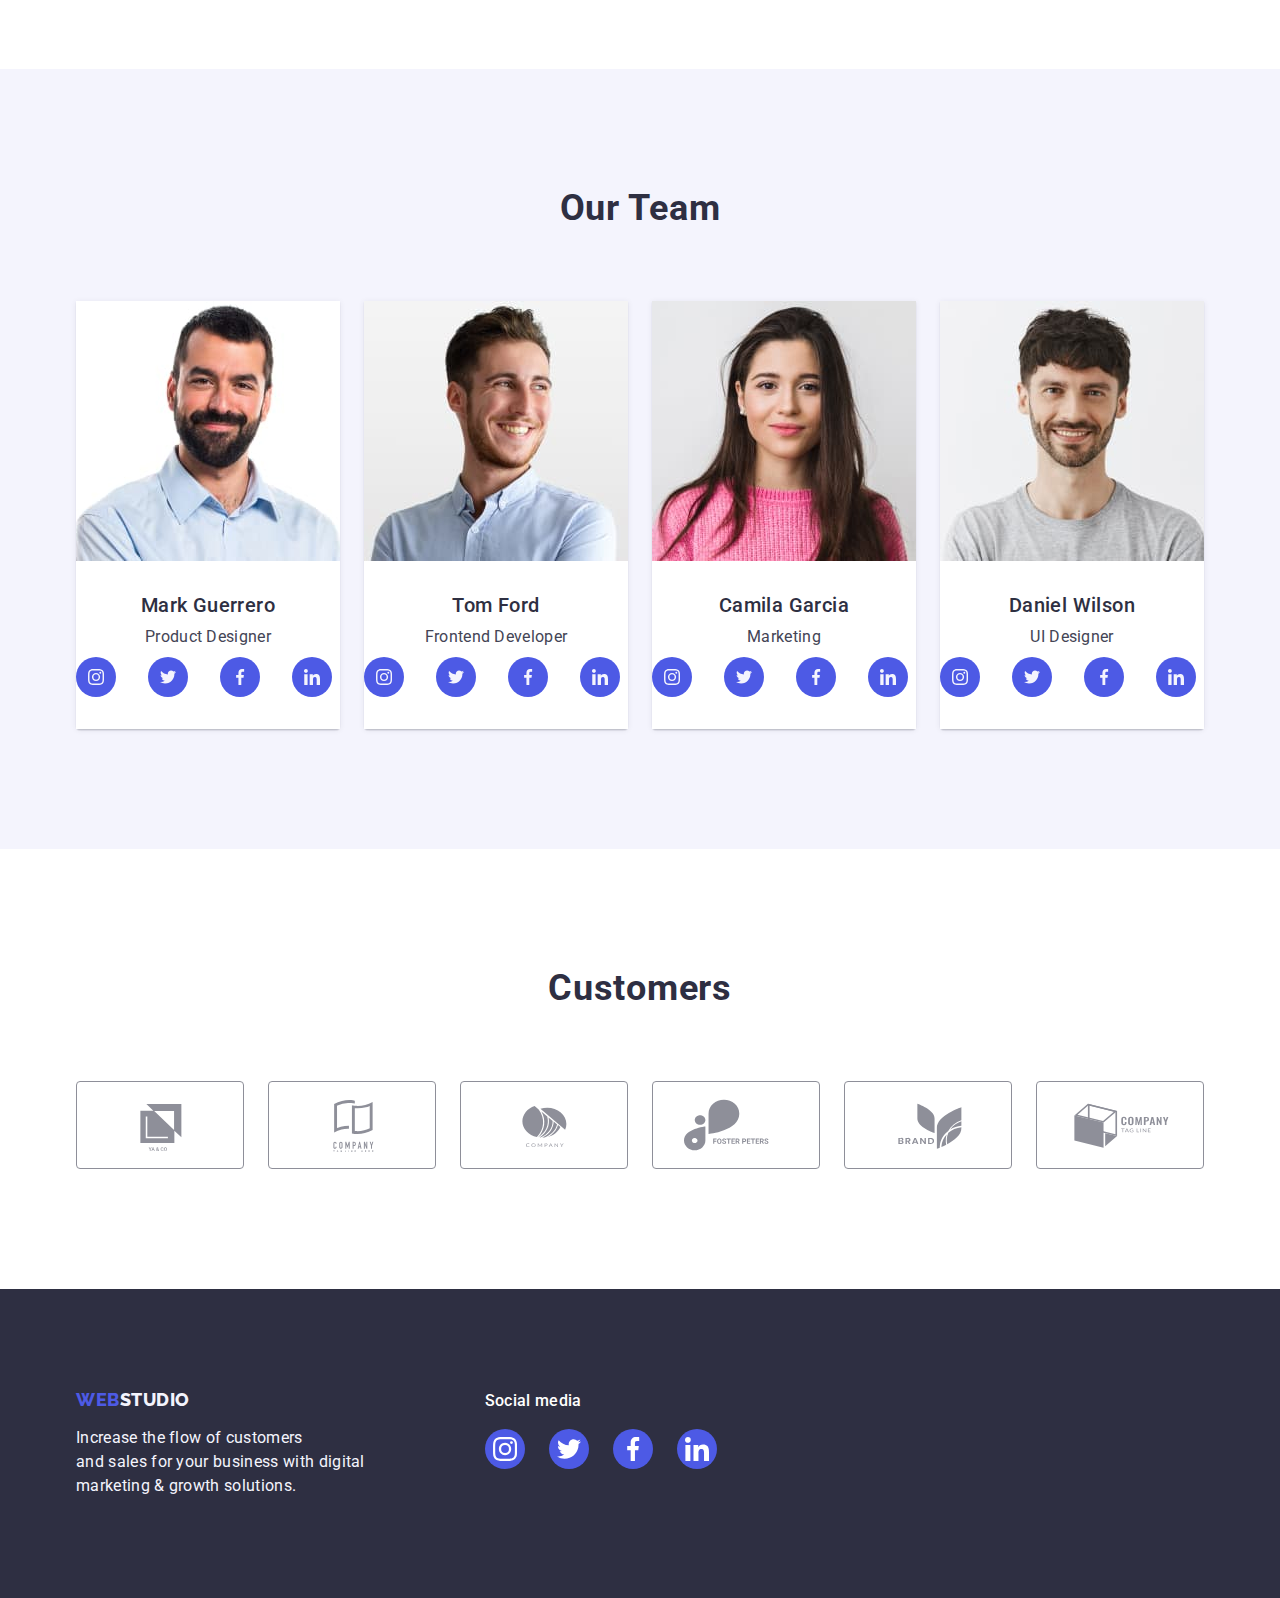
==== commit d873f80c: "sfd" ====
--- a/index.html
+++ b/index.html
@@ -58,7 +58,7 @@
             <li class="features-item card-set-item">
               <div class="features-icon-box">
                 <svg class="features-icon" width="64" height="64">
-                  <use href="./images/sprite.svg#icon-antenna"></use>
+                  <use href="./images/icons.svg#icon-antenna"></use>
                 </svg>
               </div>
               <h3 class="features-header list-header">Strategy</h3>
@@ -67,7 +67,7 @@
             <li class="features-item card-set-item">
               <div class="features-icon-box">
                 <svg class="features-icon" width="64" height="64">
-                  <use href="./images/sprite.svg#icon-clock"></use>
+                  <use href="./images/icons.svg#icon-clock"></use>
                 </svg>
               </div>
               <h3 class="features-header list-header">Punctuality</h3>
@@ -76,7 +76,7 @@
             <li class="features-item card-set-item">
               <div class="features-icon-box">
                 <svg class="features-icon" width="64" height="64">
-                  <use href="./images/sprite.svg#icon-diagram"></use>
+                  <use href="./images/icons.svg#icon-diagram"></use>
                 </svg>
               </div>
               <h3 class="features-header list-header">Diligence</h3>
@@ -85,7 +85,7 @@
             <li class="features-item card-set-item">
               <div class="features-icon-box">
                 <svg class="features-icon" width="64" height="64">
-                  <use href="./images/sprite.svg#icon-astronaut"></use>
+                  <use href="./images/icons.svg#icon-astronaut"></use>
                 </svg>
               </div>
               <h3 class="features-header list-header">Technologies</h3>
@@ -124,29 +124,29 @@
                 <ul class="team-contacts-list card-set list">
                   <li class="team-contacts-item card-set-item">
                     <a href="" class="team-contacts-link link" aria-label="Instagram" target="_blank" rel="noopener noreferrer">
-                      <svg class="team-contacts-icon" width="16px" height="16px">
-                        <use href="./images/sprite.svg#icon-inst"></use>
-                      </svg>
-                    </a>
-                  </li>
-                  <li class="team-contacts-item card-set-item">
-                    <a href="" class="team-contacts-link link" aria-label="Twitter" target="_blank" rel="noopener noreferrer">
-                      <svg class="team-contacts-icon" width="16px" height="16px">
-                        <use href="./images/sprite.svg#icon-twit"></use>
-                      </svg>
-                    </a>
-                  </li>
-                  <li class="team-contacts-item card-set-item">
-                    <a href="" class="team-contacts-link link" aria-label="Twitter" target="_blank" rel="noopener noreferrer">
-                      <svg class="team-contacts-icon" width="16px" height="16px">
-                        <use href="./images/sprite.svg#icon-face"></use>
-                      </svg>
-                    </a>
-                  </li>
-                  <li class="team-contacts-item card-set-item">
-                    <a href="" class="team-contacts-link link" aria-label="Twitter" target="_blank" rel="noopener noreferrer">
-                      <svg class="team-contacts-icon" width="16px" height="16px">
-                        <use href="./images/sprite.svg#icon-in"></use>
+                      <svg class="team-contacts-icon" width="16" height="16">
+                        <use href="./images/icons.svg#icon-inst"></use>
+                      </svg>
+                    </a>
+                  </li>
+                  <li class="team-contacts-item card-set-item">
+                    <a href="" class="team-contacts-link link" aria-label="Twitter" target="_blank" rel="noopener noreferrer">
+                      <svg class="team-contacts-icon" width="16" height="16">
+                        <use href="./images/icons.svg#icon-twit"></use>
+                      </svg>
+                    </a>
+                  </li>
+                  <li class="team-contacts-item card-set-item">
+                    <a href="" class="team-contacts-link link" aria-label="Twitter" target="_blank" rel="noopener noreferrer">
+                      <svg class="team-contacts-icon" width="16" height="16">
+                        <use href="./images/icons.svg#icon-face"></use>
+                      </svg>
+                    </a>
+                  </li>
+                  <li class="team-contacts-item card-set-item">
+                    <a href="" class="team-contacts-link link" aria-label="Twitter" target="_blank" rel="noopener noreferrer">
+                      <svg class="team-contacts-icon" width="16" height="16">
+                        <use href="./images/icons.svg#icon-in"></use>
                       </svg>
                     </a>
                   </li>
@@ -161,29 +161,29 @@
                 <ul class="team-contacts-list card-set list">
                   <li class="team-contacts-item card-set-item">
                     <a href="" class="team-contacts-link link" aria-label="Instagram" target="_blank" rel="noopener noreferrer">
-                      <svg class="team-contacts-icon" width="16px" height="16px">
-                        <use href="./images/sprite.svg#icon-inst"></use>
-                      </svg>
-                    </a>
-                  </li>
-                  <li class="team-contacts-item card-set-item">
-                    <a href="" class="team-contacts-link link" aria-label="Twitter" target="_blank" rel="noopener noreferrer">
-                      <svg class="team-contacts-icon" width="16px" height="16px">
-                        <use href="./images/sprite.svg#icon-twit"></use>
-                      </svg>
-                    </a>
-                  </li>
-                  <li class="team-contacts-item card-set-item">
-                    <a href="" class="team-contacts-link link" aria-label="Twitter" target="_blank" rel="noopener noreferrer">
-                      <svg class="team-contacts-icon" width="16px" height="16px">
-                        <use href="./images/sprite.svg#icon-face"></use>
-                      </svg>
-                    </a>
-                  </li>
-                  <li class="team-contacts-item card-set-item">
-                    <a href="" class="team-contacts-link link" aria-label="Twitter" target="_blank" rel="noopener noreferrer">
-                      <svg class="team-contacts-icon" width="16px" height="16px">
-                        <use href="./images/sprite.svg#icon-in"></use>
+                      <svg class="team-contacts-icon" width="16" height="16">
+                        <use href="./images/icons.svg#icon-inst"></use>
+                      </svg>
+                    </a>
+                  </li>
+                  <li class="team-contacts-item card-set-item">
+                    <a href="" class="team-contacts-link link" aria-label="Twitter" target="_blank" rel="noopener noreferrer">
+                      <svg class="team-contacts-icon" width="16" height="16">
+                        <use href="./images/icons.svg#icon-twit"></use>
+                      </svg>
+                    </a>
+                  </li>
+                  <li class="team-contacts-item card-set-item">
+                    <a href="" class="team-contacts-link link" aria-label="Twitter" target="_blank" rel="noopener noreferrer">
+                      <svg class="team-contacts-icon" width="16" height="16">
+                        <use href="./images/icons.svg#icon-face"></use>
+                      </svg>
+                    </a>
+                  </li>
+                  <li class="team-contacts-item card-set-item">
+                    <a href="" class="team-contacts-link link" aria-label="Twitter" target="_blank" rel="noopener noreferrer">
+                      <svg class="team-contacts-icon" width="16" height="16">
+                        <use href="./images/icons.svg#icon-in"></use>
                       </svg>
                     </a>
                   </li>
@@ -198,29 +198,29 @@
                 <ul class="team-contacts-list card-set list">
                   <li class="team-contacts-item card-set-item">
                     <a href="" class="team-contacts-link link" aria-label="Instagram" target="_blank" rel="noopener noreferrer">
-                      <svg class="team-contacts-icon" width="16px" height="16px">
-                        <use href="./images/sprite.svg#icon-inst"></use>
-                      </svg>
-                    </a>
-                  </li>
-                  <li class="team-contacts-item card-set-item">
-                    <a href="" class="team-contacts-link link" aria-label="Twitter" target="_blank" rel="noopener noreferrer">
-                      <svg class="team-contacts-icon" width="16px" height="16px">
-                        <use href="./images/sprite.svg#icon-twit"></use>
-                      </svg>
-                    </a>
-                  </li>
-                  <li class="team-contacts-item card-set-item">
-                    <a href="" class="team-contacts-link link" aria-label="Twitter" target="_blank" rel="noopener noreferrer">
-                      <svg class="team-contacts-icon" width="16px" height="16px">
-                        <use href="./images/sprite.svg#icon-face"></use>
-                      </svg>
-                    </a>
-                  </li>
-                  <li class="team-contacts-item card-set-item">
-                    <a href="" class="team-contacts-link link" aria-label="Twitter" target="_blank" rel="noopener noreferrer">
-                      <svg class="team-contacts-icon" width="16px" height="16px">
-                        <use href="./images/sprite.svg#icon-in"></use>
+                      <svg class="team-contacts-icon" width="16" height="16">
+                        <use href="./images/icons.svg#icon-inst"></use>
+                      </svg>
+                    </a>
+                  </li>
+                  <li class="team-contacts-item card-set-item">
+                    <a href="" class="team-contacts-link link" aria-label="Twitter" target="_blank" rel="noopener noreferrer">
+                      <svg class="team-contacts-icon" width="16" height="16">
+                        <use href="./images/icons.svg#icon-twit"></use>
+                      </svg>
+                    </a>
+                  </li>
+                  <li class="team-contacts-item card-set-item">
+                    <a href="" class="team-contacts-link link" aria-label="Twitter" target="_blank" rel="noopener noreferrer">
+                      <svg class="team-contacts-icon" width="16" height="16">
+                        <use href="./images/icons.svg#icon-face"></use>
+                      </svg>
+                    </a>
+                  </li>
+                  <li class="team-contacts-item card-set-item">
+                    <a href="" class="team-contacts-link link" aria-label="Twitter" target="_blank" rel="noopener noreferrer">
+                      <svg class="team-contacts-icon" width="16" height="16">
+                        <use href="./images/icons.svg#icon-in"></use>
                       </svg>
                     </a>
                   </li>
@@ -235,29 +235,29 @@
                 <ul class="team-contacts-list card-set list">
                   <li class="team-contacts-item card-set-item">
                     <a href="" class="team-contacts-link link" aria-label="Instagram" target="_blank" rel="noopener noreferrer">
-                      <svg class="team-contacts-icon" width="16px" height="16px">
-                        <use href="./images/sprite.svg#icon-inst"></use>
-                      </svg>
-                    </a>
-                  </li>
-                  <li class="team-contacts-item card-set-item">
-                    <a href="" class="team-contacts-link link" aria-label="Twitter" target="_blank" rel="noopener noreferrer">
-                      <svg class="team-contacts-icon" width="16px" height="16px">
-                        <use href="./images/sprite.svg#icon-twit"></use>
-                      </svg>
-                    </a>
-                  </li>
-                  <li class="team-contacts-item card-set-item">
-                    <a href="" class="team-contacts-link link" aria-label="Twitter" target="_blank" rel="noopener noreferrer">
-                      <svg class="team-contacts-icon" width="16px" height="16px">
-                        <use href="./images/sprite.svg#icon-face"></use>
-                      </svg>
-                    </a>
-                  </li>
-                  <li class="team-contacts-item card-set-item">
-                    <a href="" class="team-contacts-link link" aria-label="Twitter" target="_blank" rel="noopener noreferrer">
-                      <svg class="team-contacts-icon" width="16px" height="16px">
-                        <use href="./images/sprite.svg#icon-in"></use>
+                      <svg class="team-contacts-icon" width="16" height="16">
+                        <use href="./images/icons.svg#icon-inst"></use>
+                      </svg>
+                    </a>
+                  </li>
+                  <li class="team-contacts-item card-set-item">
+                    <a href="" class="team-contacts-link link" aria-label="Twitter" target="_blank" rel="noopener noreferrer">
+                      <svg class="team-contacts-icon" width="16" height="16">
+                        <use href="./images/icons.svg#icon-twit"></use>
+                      </svg>
+                    </a>
+                  </li>
+                  <li class="team-contacts-item card-set-item">
+                    <a href="" class="team-contacts-link link" aria-label="Twitter" target="_blank" rel="noopener noreferrer">
+                      <svg class="team-contacts-icon" width="16" height="16">
+                        <use href="./images/icons.svg#icon-face"></use>
+                      </svg>
+                    </a>
+                  </li>
+                  <li class="team-contacts-item card-set-item">
+                    <a href="" class="team-contacts-link link" aria-label="Twitter" target="_blank" rel="noopener noreferrer">
+                      <svg class="team-contacts-icon" width="16" height="16">
+                        <use href="./images/icons.svg#icon-in"></use>
                       </svg>
                     </a>
                   </li>
@@ -275,42 +275,42 @@
             <li class="customers-item card-set-item">
               <a class="customers-link" href="" aria-label="YA & CO" target="_blank" rel="noreferrer noopener">
                 <svg class="customers-icon" width="104" height="56">
-                  <use href="./images/sprite.svg#icon-client-1"></use>
+                  <use href="./images/icons.svg#icon-client-1"></use>
                 </svg>
               </a>
             </li>
             <li class="customers-item card-set-item">
               <a class="customers-link" href="" aria-label="COMPANY TAGLINE" target="_blank" rel="noreferrer noopener">
                 <svg class="customers-icon" width="104" height="56">
-                  <use href="./images/sprite.svg#icon-client-2"></use>
+                  <use href="./images/icons.svg#icon-client-2"></use>
                 </svg>
               </a>
             </li>
             <li class="customers-item card-set-item">
               <a class="customers-link" href="" aria-label="COMPANY" target="_blank" rel="noreferrer noopener">
                 <svg class="customers-icon" width="104" height="56">
-                  <use href="./images/sprite.svg#icon-client-3"></use>
+                  <use href="./images/icons.svg#icon-client-3"></use>
                 </svg>
               </a>
             </li>
             <li class="customers-item card-set-item">
               <a class="customers-link" href="" aria-label="FOSTER PETERS" target="_blank" rel="noreferrer noopener">
                 <svg class="customers-icon" width="104" height="56">
-                  <use href="./images/sprite.svg#icon-client-4"></use>
+                  <use href="./images/icons.svg#icon-client-4"></use>
                 </svg>
               </a>
             </li>
             <li class="customers-item card-set-item">
               <a class="customers-link" href="" aria-label="BRAND" target="_blank" rel="noreferrer noopener">
                 <svg class="customers-icon" width="104" height="56">
-                  <use href="./images/sprite.svg#icon-client-5"></use>
+                  <use href="./images/icons.svg#icon-client-5"></use>
                 </svg>
               </a>
             </li>
             <li class="customers-item card-set-item">
               <a class="customers-link" href="" aria-label="COMPANY TAG LINE" target="_blank" rel="noreferrer noopener">
                 <svg class="customers-icon" width="104" height="56">
-                  <use href="./images/sprite.svg#icon-client-6"></use>
+                  <use href="./images/icons.svg#icon-client-6"></use>
                 </svg>
               </a>
             </li>
@@ -335,28 +335,28 @@
             <li class="footer-contacts-item card-set-item">
               <a href="" class="footer-contacts-link link" aria-label="Instagram" target="_blank" rel="noopener noreferrer">
                 <svg class="footer-contacts-icon" width="24px" height="24px">
-                  <use href="./images/sprite.svg#icon-inst"></use>
+                  <use href="./images/icons.svg#icon-inst"></use>
                 </svg>
               </a>
             </li>
             <li class="footer-contacts-item card-set-item">
               <a href="" class="footer-contacts-link link" aria-label="Twitter" target="_blank" rel="noopener noreferrer">
                 <svg class="footer-contacts-icon" width="24px" height="24px">
-                  <use href="./images/sprite.svg#icon-twit"></use>
+                  <use href="./images/icons.svg#icon-twit"></use>
                 </svg>
               </a>
             </li>
             <li class="footer-contacts-item card-set-item">
               <a href="" class="footer-contacts-link link" aria-label="Facebook" target="_blank" rel="noopener noreferrer">
                 <svg class="footer-contacts-icon" width="24px" height="24px">
-                  <use href="./images/sprite.svg#icon-face"></use>
+                  <use href="./images/icons.svg#icon-face"></use>
                 </svg>
               </a>
             </li>
             <li class="footer-contacts-item card-set-item">
               <a href="" class="footer-contacts-link link" aria-label="LinkedIn" target="_blank" rel="noopener noreferrer">
                 <svg class="footer-contacts-icon" width="24px" height="24px">
-                  <use href="./images/sprite.svg#icon-in"></use>
+                  <use href="./images/icons.svg#icon-in"></use>
                 </svg>
               </a>
             </li>
@@ -369,7 +369,7 @@
       <div class="modal">
         <button class="modal-btn btn" type="button" data-modal-close>
           <svg class="modal-icon" width="8px" height="8px">
-            <use href="./images/sprite.svg#icon-x-close"></use>
+            <use href="./images/icons.svg#icon-x-close"></use>
           </svg>
         </button>
       </div>
--- a/css/styles.css
+++ b/css/styles.css
@@ -130,6 +130,7 @@
 
 .header {
   border-bottom: 1px solid var(--pf-btn-border-cl);
+  box-shadow: 0px 1px 6px 0px rgba(46, 47, 66, 0.08), 0px 1px 1px 0px rgba(46, 47, 66, 0.16), 0px 2px 1px 0px rgba(46, 47, 66, 0.08);
 }
 
 .header-container {
@@ -212,6 +213,7 @@
   height: 4px;
   background-color: var(--header-ahf-cl);
   border-radius: 2px;
+  bottom: -1px;
 }
 
 /**
@@ -322,8 +324,12 @@
 }
 
 .team-card {
-  padding: 32px 16px;
+  padding: 32px 0;
   background-color: var(--primary-bg-cl);
+}
+
+.team-contacts-list {
+  justify-content: center;
 }
 
 .team-contacts-link {
@@ -340,7 +346,7 @@
 }
 
 .team-contacts-link:hover {
-  background-color: var(--header-ahf-cl);
+  background-color: #404bbf;
 }
 
 .team-contacts-icon {
@@ -425,10 +431,16 @@
 }
 
 .portfolio-list {
-  position: relative;
   --items: 3;
   --indent-horizontal: 48px;
 }
+
+.portfolio-wrapper {
+  position: relative;
+  overflow: hidden;
+}
+
+.portfolio-item {}
 
 .potfolio-card {
   padding: 32px 16px;
@@ -443,13 +455,19 @@
   top: 0;
   left: 0;
 
-  width: 360px;
-  height: 300px;
+  width: 100%;
+  height: 100%;
 
   transform: translateY(100%);
 
   flex-shrink: 0;
   background-color: var(--hero-btn-bg-cl);
+
+  transition: transform var(--anim);
+}
+
+.portfolio-item:hover .overlay {
+  transform: translateY(0);
 }
 
 .overlay-decription {
@@ -530,6 +548,8 @@
   width: 100%;
   height: 100%;
   background-color: rgba(46, 47, 66, 0.40);
+
+  transition: opacity 250ms ease-out, visibility 250ms ease-out;
 }
 
 .backdrop.is-hidden {
@@ -550,6 +570,13 @@
   border-radius: 4px;
   background-color: var(--dairy, #FCFCFC);
   box-shadow: 0px 2px 1px 0px rgba(0, 0, 0, 0.20), 0px 1px 3px 0px rgba(0, 0, 0, 0.12), 0px 1px 1px 0px rgba(0, 0, 0, 0.14);
+
+  transition: opacity 300ms ease-out 250ms, transform 300ms ease-out 250ms;
+}
+
+.backdrop.is-hidden .modal {
+  opacity: 0;
+  transform: translateX(-50%) translateY(-70%);
 }
 
 .modal-btn {
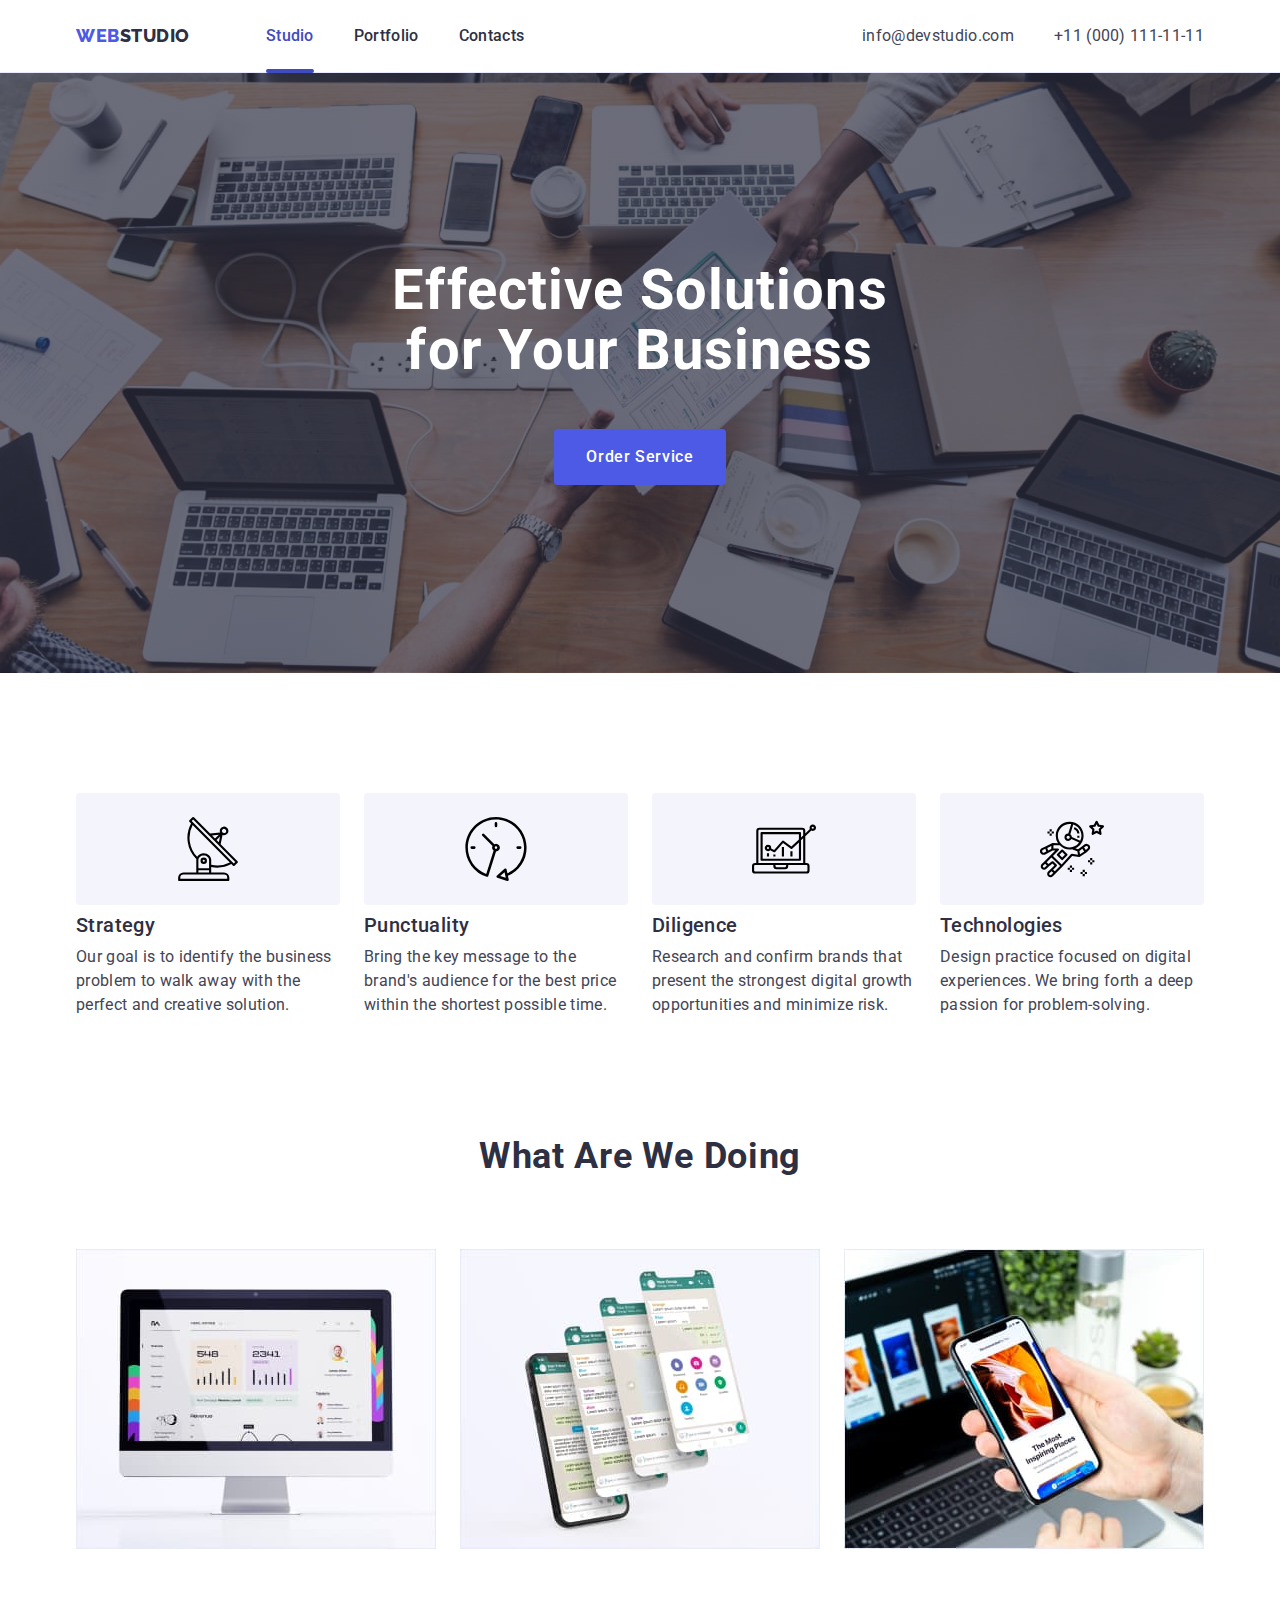
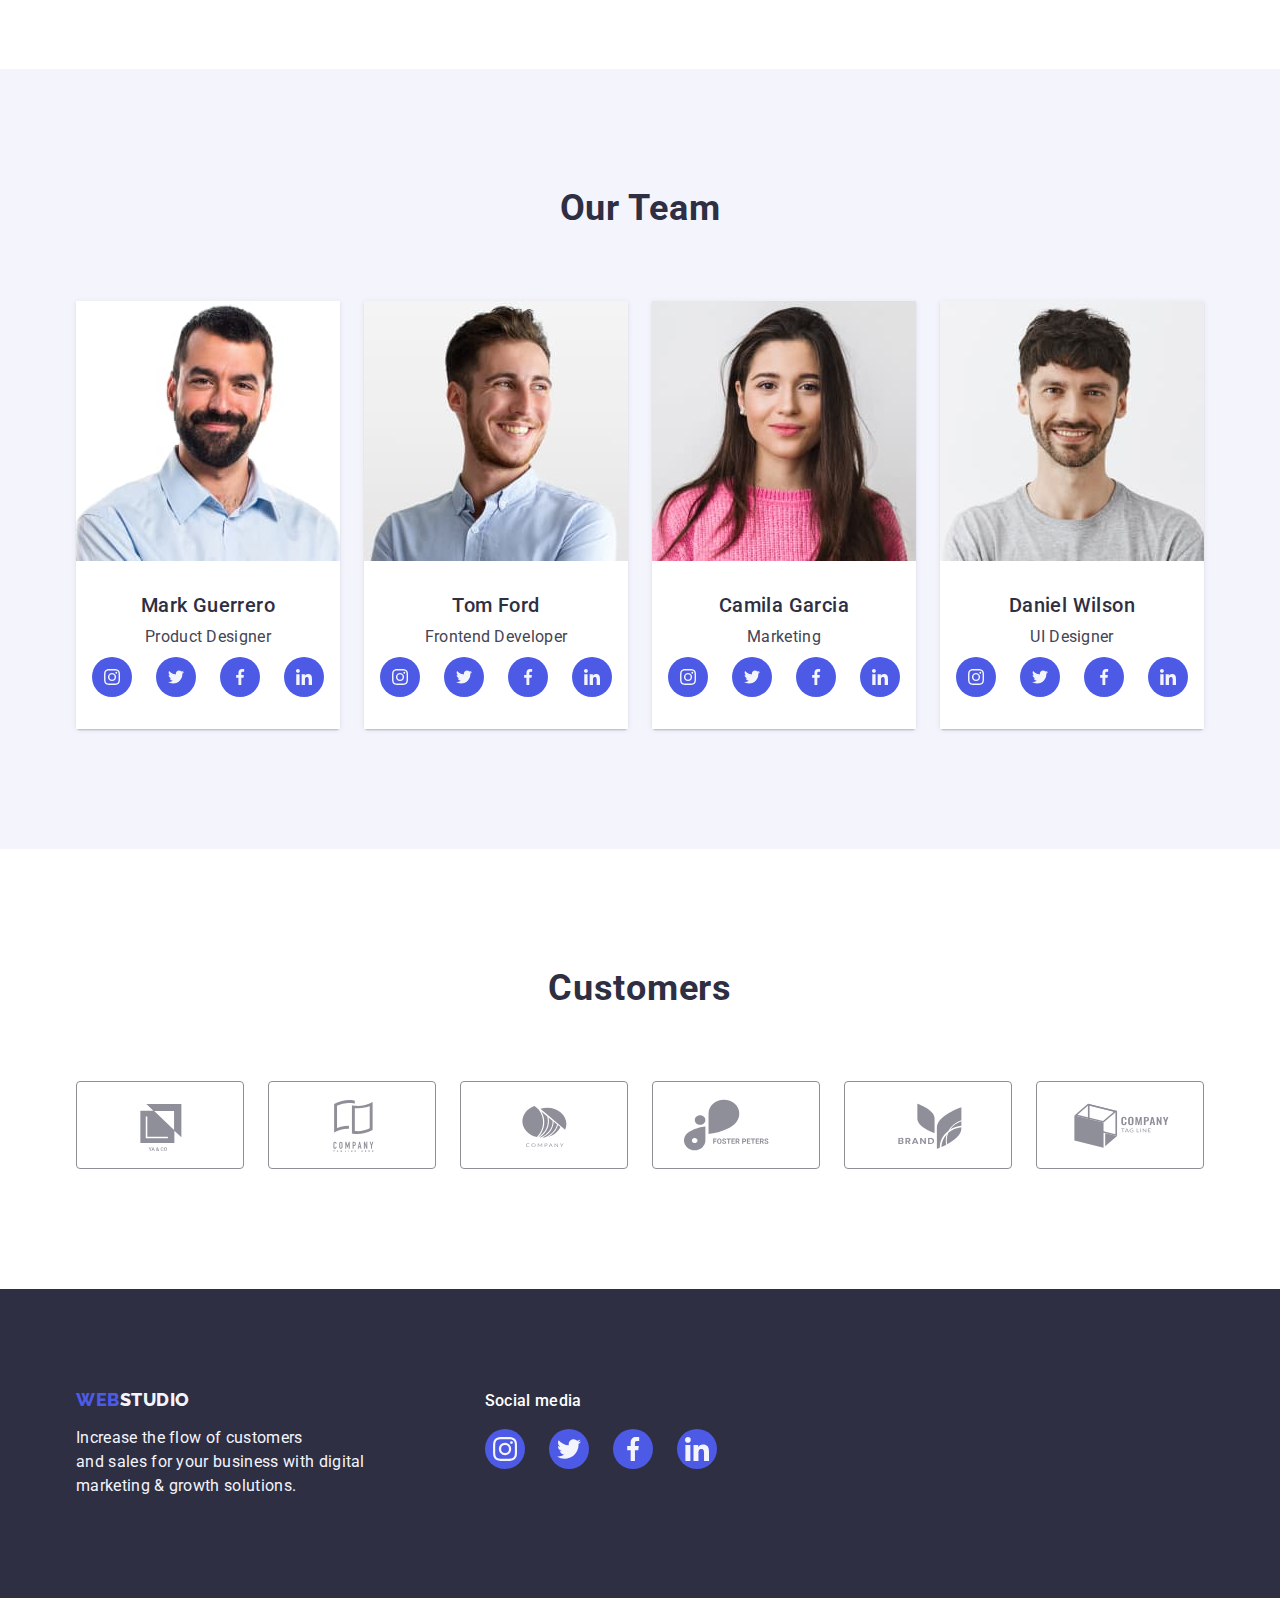
==== commit 5cff8479: "wrysgd" ====
--- a/index.html
+++ b/index.html
@@ -334,28 +334,28 @@
           <ul class="footer-contacts-list card-set list">
             <li class="footer-contacts-item card-set-item">
               <a href="" class="footer-contacts-link link" aria-label="Instagram" target="_blank" rel="noopener noreferrer">
-                <svg class="footer-contacts-icon" width="24px" height="24px">
+                <svg class="footer-contacts-icon" width="24" height="24">
                   <use href="./images/icons.svg#icon-inst"></use>
                 </svg>
               </a>
             </li>
             <li class="footer-contacts-item card-set-item">
               <a href="" class="footer-contacts-link link" aria-label="Twitter" target="_blank" rel="noopener noreferrer">
-                <svg class="footer-contacts-icon" width="24px" height="24px">
+                <svg class="footer-contacts-icon" width="24" height="24">
                   <use href="./images/icons.svg#icon-twit"></use>
                 </svg>
               </a>
             </li>
             <li class="footer-contacts-item card-set-item">
               <a href="" class="footer-contacts-link link" aria-label="Facebook" target="_blank" rel="noopener noreferrer">
-                <svg class="footer-contacts-icon" width="24px" height="24px">
+                <svg class="footer-contacts-icon" width="24" height="24">
                   <use href="./images/icons.svg#icon-face"></use>
                 </svg>
               </a>
             </li>
             <li class="footer-contacts-item card-set-item">
               <a href="" class="footer-contacts-link link" aria-label="LinkedIn" target="_blank" rel="noopener noreferrer">
-                <svg class="footer-contacts-icon" width="24px" height="24px">
+                <svg class="footer-contacts-icon" width="24" height="24">
                   <use href="./images/icons.svg#icon-in"></use>
                 </svg>
               </a>
--- a/css/styles.css
+++ b/css/styles.css
@@ -339,14 +339,21 @@
 
   border-radius: 50%;
   background-color: var(--hero-btn-bg-cl);
+  width: 100%;
+  height: 100%;
+
+  transition: background-color var(--anim);
+}
+
+.team-contacts-link:active,
+.team-contacts-link:hover,
+.team-contacts-link:focus {
+  background-color: var(--header-ahf-cl);
+}
+
+.team-contacts-item {
   width: 40px;
   height: 40px;
-
-  transition: background-color var(--anim);
-}
-
-.team-contacts-link:hover {
-  background-color: #404bbf;
 }
 
 .team-contacts-icon {
@@ -368,21 +375,24 @@
   display: flex;
   align-items: center;
   justify-content: center;
-
+  color: #8e8f99;
   width: 168px;
   height: 88px;
   border: 1px solid #8e8f99;
   border-radius: 4px;
   flex-shrink: 0;
 
-  transition: border-color var(--anim);
+  transition: border-color var(--anim), color var(--anim);
 }
 
 .customers-icon {
-  fill: #8e8f99;
-}
-
-.customers-link:hover {
+  fill: currentColor;
+}
+
+.customers-link:active,
+.customers-link:hover,
+.customers-link:focus {
+  color: #404BBF;
   border-color: #404BBF;
 }
 
@@ -487,6 +497,22 @@
   padding-bottom: 100px;
 }
 
+.footer-container {
+  display: flex;
+  align-items: baseline;
+}
+
+.footer-left-text {
+  color: var(--tertiary-cl);
+  margin-right: 120px;
+}
+
+.footer-right-text {
+  color: var(--hero-cl);
+  font-weight: 500;
+  margin-bottom: 16px;
+}
+
 .footer-studio-logo {
   color: var(--tertiary-cl);
   /* display: inline-block;
@@ -499,21 +525,6 @@
   margin-bottom: 16px;
 }
 
-.footer-left-text {
-  color: var(--tertiary-cl);
-  padding-right: 120px;
-}
-
-.footer-right-text {
-  color: var(--hero-cl);
-  font-weight: 500;
-  padding-bottom: 16px;
-}
-
-.footer-container {
-  display: flex;
-}
-
 .footer-contacts-link {
   display: flex;
   align-items: center;
@@ -527,12 +538,14 @@
   transition: background-color var(--anim);
 }
 
-.footer-contacts-link:hover {
+.footer-contacts-link:active,
+.footer-contacts-link:hover,
+.footer-contacts-link:focus {
   background-color: #31D0AA;
 }
 
 .footer-contacts-icon {
-  fill: var(--hero-cl);
+  fill: var(--tertiary-cl);
 }
 
 /**
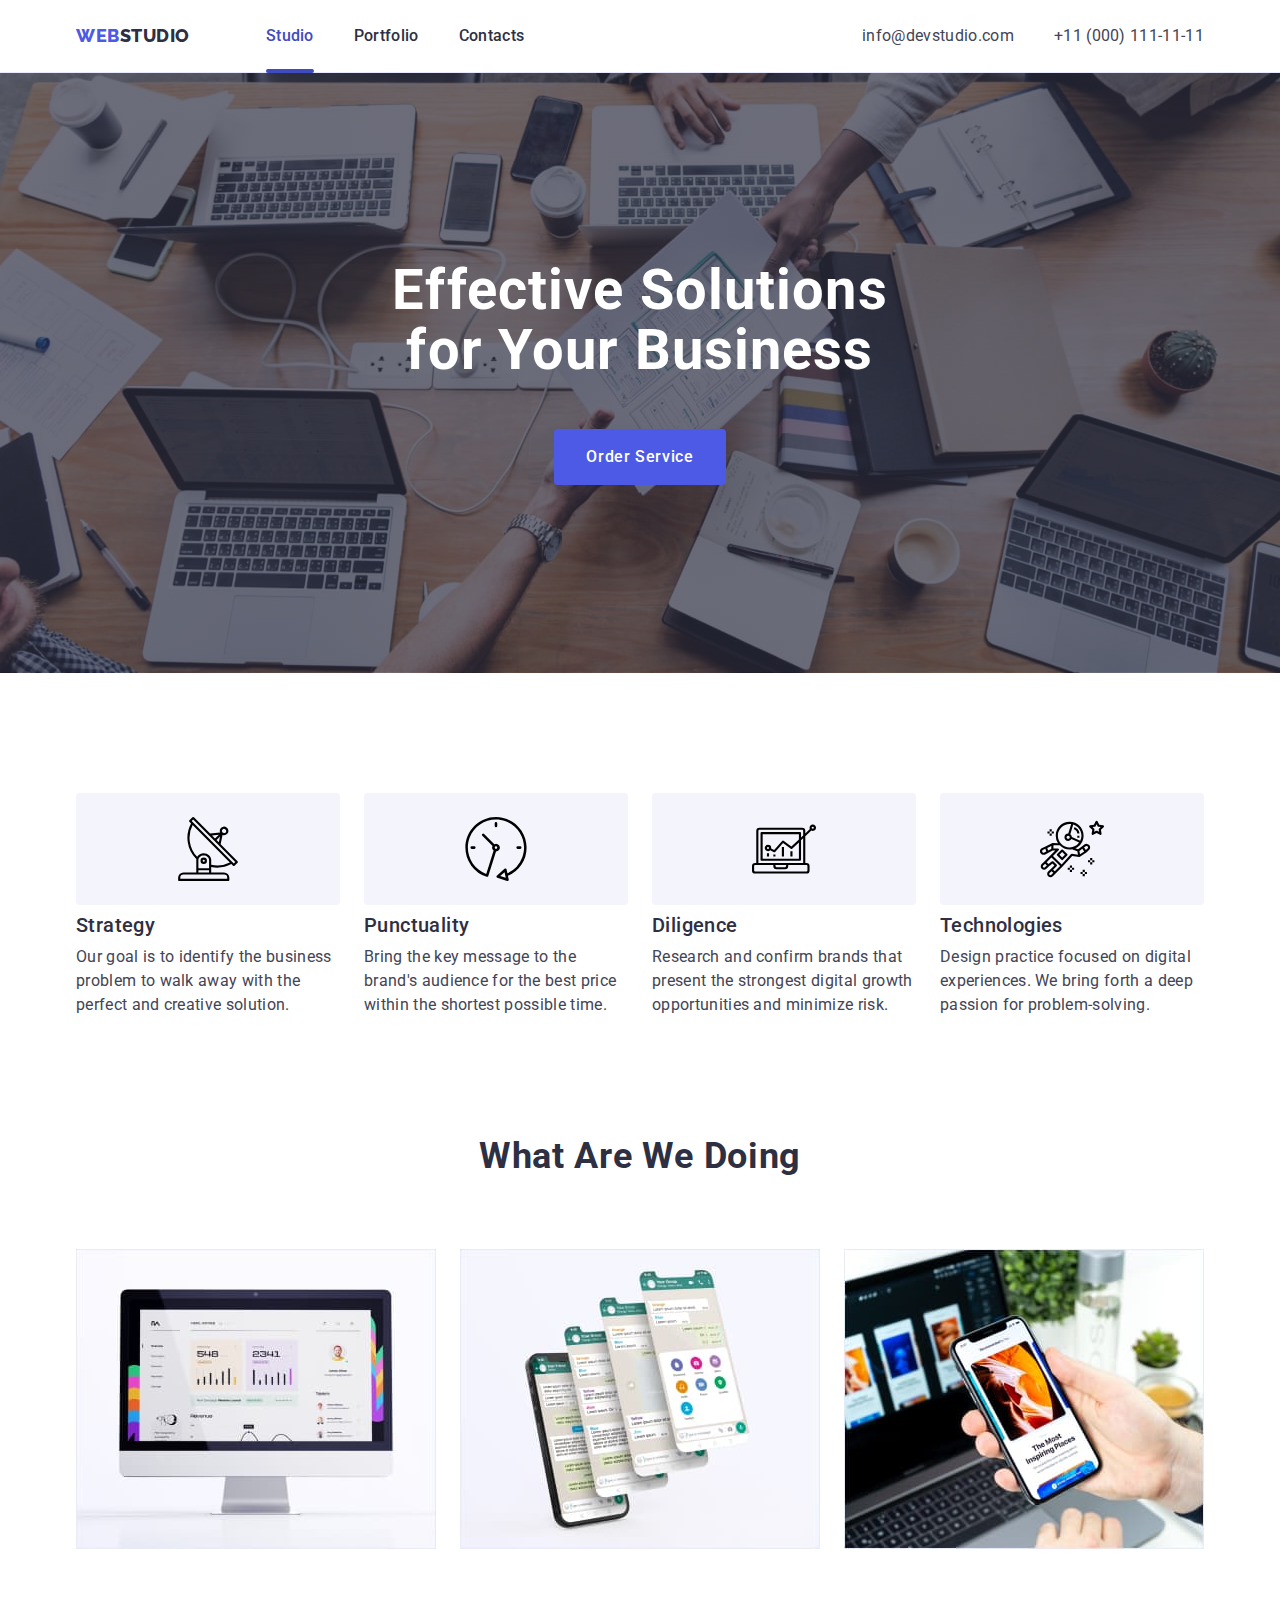
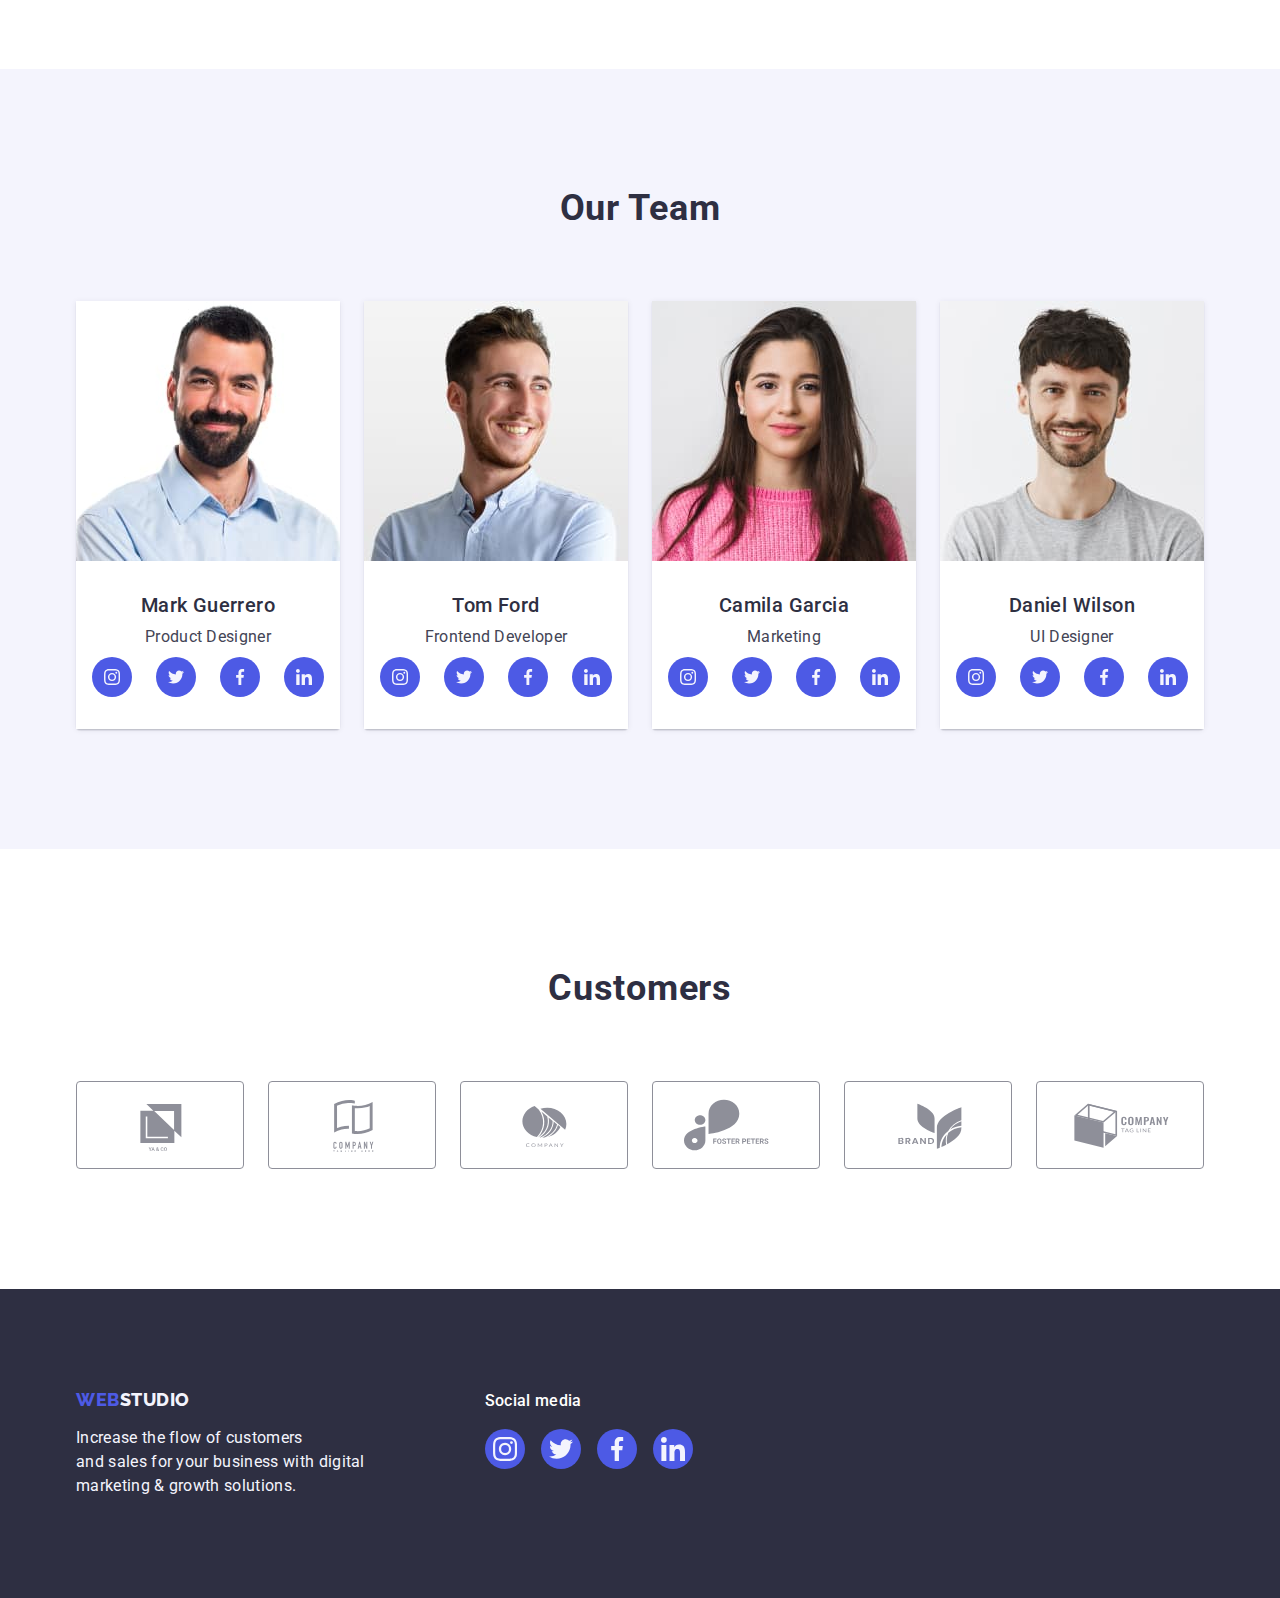
==== commit 8a74f769: "sh" ====
--- a/index.html
+++ b/index.html
@@ -368,7 +368,7 @@
     <div class="backdrop is-hidden" data-modal>
       <div class="modal">
         <button class="modal-btn btn" type="button" data-modal-close>
-          <svg class="modal-icon" width="8px" height="8px">
+          <svg class="modal-icon" width="8" height="8">
             <use href="./images/icons.svg#icon-x-close"></use>
           </svg>
         </button>
--- a/css/styles.css
+++ b/css/styles.css
@@ -502,9 +502,12 @@
   align-items: baseline;
 }
 
+.footer-left-box {
+  margin-right: 120px;
+}
+
 .footer-left-text {
   color: var(--tertiary-cl);
-  margin-right: 120px;
 }
 
 .footer-right-text {
@@ -525,6 +528,17 @@
   margin-bottom: 16px;
 }
 
+.footer-contacts-list {
+  /* bot req */
+  gap: 16px;
+  --indent-vertical: 16px
+}
+
+.footer-contacts-item {
+  width: 40px;
+  height: 40px;
+}
+
 .footer-contacts-link {
   display: flex;
   align-items: center;
@@ -532,8 +546,8 @@
 
   border-radius: 50%;
   background-color: var(--hero-btn-bg-cl);
-  width: 40px;
-  height: 40px;
+  width: 100%;
+  height: 100%;
 
   transition: background-color var(--anim);
 }
@@ -562,7 +576,7 @@
   height: 100%;
   background-color: rgba(46, 47, 66, 0.40);
 
-  transition: opacity 250ms ease-out, visibility 250ms ease-out;
+  transition: opacity var(--anim), visibility var(--anim);
 }
 
 .backdrop.is-hidden {
@@ -575,16 +589,16 @@
   position: absolute;
   top: 50%;
   left: 50%;
-  transform: translateX(-50%) translateY(-50%);
+  transform: translateX(-50%) translateY(-50%) scale(1);
 
   width: 408px;
-  height: 584px;
+  min-height: 584px;
   flex-shrink: 0;
   border-radius: 4px;
   background-color: var(--dairy, #FCFCFC);
   box-shadow: 0px 2px 1px 0px rgba(0, 0, 0, 0.20), 0px 1px 3px 0px rgba(0, 0, 0, 0.12), 0px 1px 1px 0px rgba(0, 0, 0, 0.14);
 
-  transition: opacity 300ms ease-out 250ms, transform 300ms ease-out 250ms;
+  transition: opacity var(--anim) 250ms, transform var(--anim) 250ms;
 }
 
 .backdrop.is-hidden .modal {
@@ -604,14 +618,25 @@
   width: 24px;
   height: 24px;
   flex-shrink: 0;
-  border-radius: 24px;
+  border-radius: 50%;
   border: 1px solid rgba(0, 0, 0, 0.10);
   background: var(--cornflower, #E7E9FC);
   padding: 0;
-}
+
+  transition: background-color var(--anim), border var(--anim);
+}
+
+.modal-btn:hover,
+.modal-btn:focus {
+  background-color: #404bbf;
+  border: none;
+  fill: #ffffff;
+}
+
 
 .modal-icon {
   stroke: #2E2F42;
+  transition: fill var(--anim);
 }
 
 
